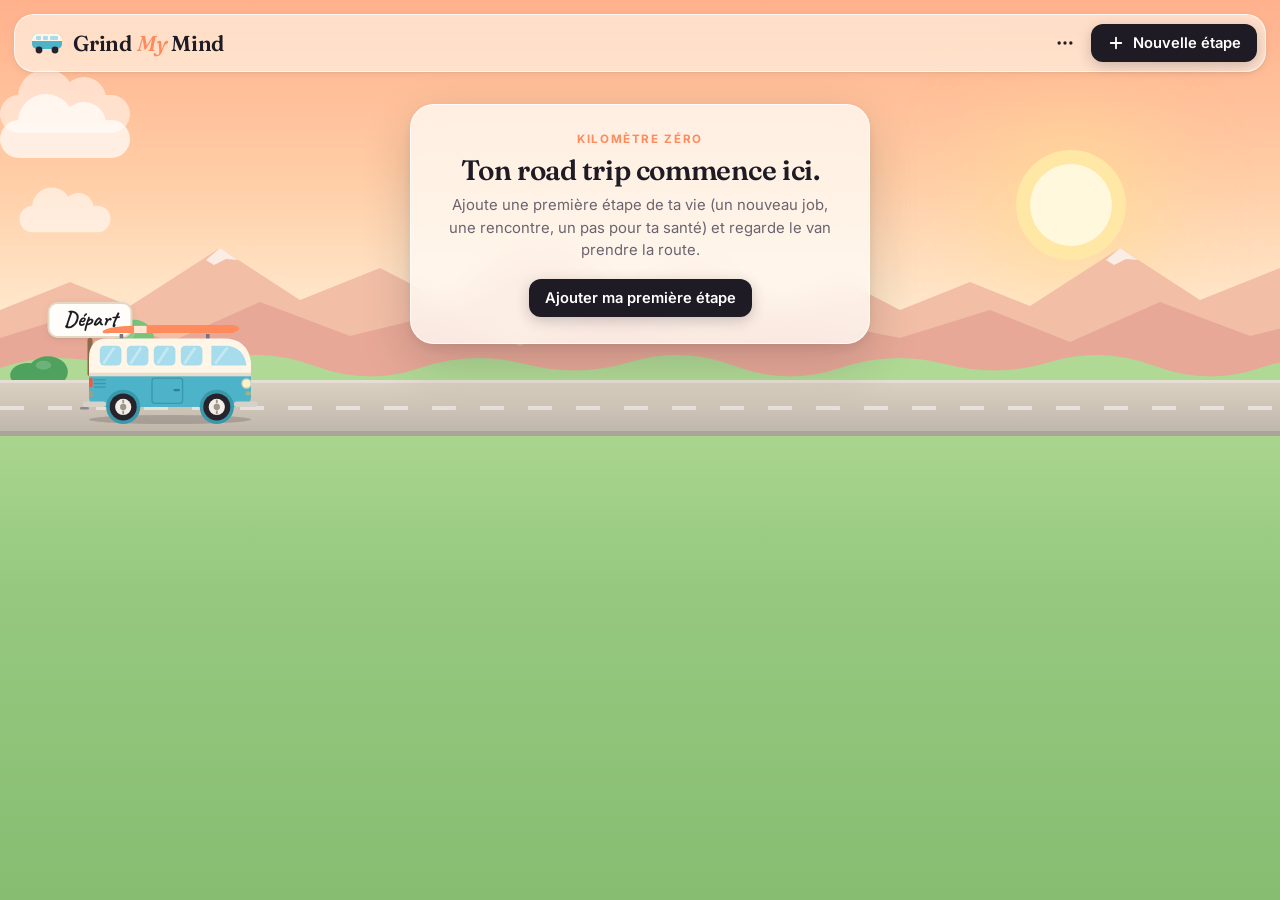
==== index.html @ b7eac786 "Grind My Mind v2 : frise de vie avec combi animé - Interface modernisée : barre flottante, ciel anim" ====
<!doctype html>
<html lang="fr">
<head>
  <meta charset="utf-8">
  <meta name="viewport" content="width=device-width, initial-scale=1, viewport-fit=cover">
  <title>Grind My Mind</title>
  <meta name="description" content="Ta vie comme un road trip : chaque étape fait avancer le van.">
  <link rel="icon" href="data:image/svg+xml,<svg xmlns='http://www.w3.org/2000/svg' viewBox='0 0 100 100'><text y='.9em' font-size='90'>🚐</text></svg>">

  <link rel="preconnect" href="https://fonts.googleapis.com">
  <link rel="preconnect" href="https://fonts.gstatic.com" crossorigin>
  <link href="https://fonts.googleapis.com/css2?family=Caveat:wght@500;700&family=Fraunces:ital,opsz,wght@0,9..144,600;1,9..144,600&family=Inter:wght@400;500;600;700&display=swap" rel="stylesheet">

  <link rel="stylesheet" href="style.css">
</head>
<body>

  <!-- Ciel : soleil + nuages (ne défile pas) -->
  <div class="sky" aria-hidden="true">
    <div class="sun"></div>
    <div class="cloud c1"></div>
    <div class="cloud c2"></div>
    <div class="cloud c3"></div>
  </div>

  <!-- Barre du haut -->
  <header class="topbar">
    <div class="brand">
      <svg class="brand-icon" viewBox="0 0 32 22" aria-hidden="true">
        <rect x="1" y="2" width="30" height="15" rx="5" fill="#4db3c8"/>
        <path d="M6 2h20a5 5 0 0 1 5 5v2H1V7a5 5 0 0 1 5-5z" fill="#fff6e8"/>
        <rect x="5" y="4" width="5" height="4" rx="1" fill="#a6dcec"/>
        <rect x="12" y="4" width="5" height="4" rx="1" fill="#a6dcec"/>
        <rect x="19" y="4" width="8" height="4" rx="1" fill="#a6dcec"/>
        <circle cx="8" cy="18" r="3.4" fill="#26232b"/>
        <circle cx="24" cy="18" r="3.4" fill="#26232b"/>
      </svg>
      <h1>Grind <em>My</em> Mind</h1>
    </div>

    <div class="stats" id="stats" aria-label="Résumé du voyage"></div>

    <div class="top-actions">
      <div class="menu">
        <button class="icon-btn" id="menuBtn" aria-haspopup="true" aria-expanded="false" aria-controls="menuPop" title="Sauvegarde">
          <svg viewBox="0 0 24 24" width="20" height="20" aria-hidden="true"><circle cx="5" cy="12" r="2" fill="currentColor"/><circle cx="12" cy="12" r="2" fill="currentColor"/><circle cx="19" cy="12" r="2" fill="currentColor"/></svg>
        </button>
        <div class="menu-pop" id="menuPop" hidden>
          <button type="button" id="exportBtn">
            <span class="mi">⬇</span>
            <span><strong>Exporter ma frise</strong><small>Télécharge une sauvegarde (.json)</small></span>
          </button>
          <button type="button" id="importBtn">
            <span class="mi">⬆</span>
            <span><strong>Importer une sauvegarde</strong><small>Ajoute les étapes d'un fichier</small></span>
          </button>
        </div>
      </div>
      <button class="btn primary" id="addBtn" title="Nouvelle étape (N)">
        <svg viewBox="0 0 24 24" width="18" height="18" aria-hidden="true"><path d="M12 5v14M5 12h14" stroke="currentColor" stroke-width="2.4" stroke-linecap="round"/></svg>
        <span>Nouvelle étape</span>
      </button>
    </div>
    <input type="file" id="importInput" accept="application/json,.json" hidden>
  </header>

  <!-- La frise qui défile -->
  <main id="scene">
    <div id="track">
      <div class="far-wrap"><div class="far" id="far"></div></div>
      <div class="hills" id="hills"></div>
      <div class="ground"></div>

      <!-- Route, décor et cartes : redessinés par app.js -->
      <div id="world"></div>

      <!-- Le combi -->
      <div class="van no-anim" id="van" aria-hidden="true">
        <div class="smoke"><span></span><span></span><span></span><span></span></div>
        <div class="dust"><span></span><span></span><span></span></div>
        <svg class="van-svg" viewBox="0 0 200 112" width="180" height="101">
          <ellipse cx="100" cy="106" rx="90" ry="5" fill="rgba(31,27,36,.18)"/>
          <!-- planche de surf sur le toit -->
          <rect x="44" y="11" width="4" height="7" fill="#7a7480"/>
          <rect x="140" y="11" width="4" height="7" fill="#7a7480"/>
          <path d="M26 7 Q34 1 96 1 H170 Q184 4 170 10 H34 Q22 11 26 7 Z" fill="#ff8a5b"/>
          <path d="M60 2 H74 V10 H60 Z" fill="#fff6e8" opacity=".85"/>
          <!-- carrosserie -->
          <path d="M10 56 H190 V80 Q190 92 178 92 H22 Q10 92 10 80 Z" fill="#4db3c8"/>
          <path d="M30 16 H160 Q186 16 190 42 V56 H10 V38 Q10 16 30 16 Z" fill="#fff6e8"/>
          <rect x="10" y="54" width="180" height="4" fill="#e6ddcd"/>
          <!-- vitres -->
          <rect x="22" y="24" width="24" height="22" rx="5" fill="#a6dcec"/>
          <rect x="52" y="24" width="24" height="22" rx="5" fill="#a6dcec"/>
          <rect x="82" y="24" width="24" height="22" rx="5" fill="#a6dcec"/>
          <rect x="112" y="24" width="24" height="22" rx="5" fill="#a6dcec"/>
          <path d="M146 24 H164 Q182 26 185 46 H146 Z" fill="#a6dcec"/>
          <path d="M26 44 L38 26 M56 44 L68 26 M86 44 L98 26 M116 44 L128 26 M150 44 L164 26" stroke="#fff" stroke-width="3" opacity=".35"/>
          <!-- porte, aérations moteur -->
          <rect x="80" y="60" width="34" height="28" rx="3" fill="none" stroke="#3a98ab" stroke-width="1.5"/>
          <rect x="104" y="72" width="7" height="2.5" rx="1" fill="#2f7f90"/>
          <path d="M16 62 h12 M16 66 h12 M16 70 h12" stroke="#3a98ab" stroke-width="1.6" stroke-linecap="round"/>
          <!-- feux -->
          <circle cx="185" cy="66" r="5" fill="#fff3c4" stroke="#d9d3c6" stroke-width="1.5"/>
          <rect class="blinker" x="184" y="75" width="6" height="4" rx="1" fill="#ffb347"/>
          <rect class="blinker" x="10" y="74" width="4" height="7" rx="1" fill="#ff8a3d"/>
          <rect x="10" y="60" width="4" height="10" rx="1" fill="#e85d4a"/>
          <!-- pare-chocs, échappement -->
          <rect x="3" y="86" width="26" height="6" rx="3" fill="#d6d2ca"/>
          <rect x="171" y="86" width="26" height="6" rx="3" fill="#d6d2ca"/>
          <rect x="0" y="92" width="10" height="3" rx="1.5" fill="#8d8890"/>
          <!-- roues -->
          <circle cx="48" cy="92" r="19" fill="#3a98ab"/>
          <circle cx="152" cy="92" r="19" fill="#3a98ab"/>
          <g class="wheel">
            <circle cx="48" cy="92" r="15" fill="#26232b"/>
            <circle cx="48" cy="92" r="9" fill="#f4efe6"/>
            <circle cx="48" cy="92" r="3.5" fill="#9c968f"/>
            <rect x="47" y="84" width="2" height="4" fill="#9c968f"/>
            <rect x="47" y="96" width="2" height="4" fill="#9c968f"/>
          </g>
          <g class="wheel">
            <circle cx="152" cy="92" r="15" fill="#26232b"/>
            <circle cx="152" cy="92" r="9" fill="#f4efe6"/>
            <circle cx="152" cy="92" r="3.5" fill="#9c968f"/>
            <rect x="151" y="84" width="2" height="4" fill="#9c968f"/>
            <rect x="151" y="96" width="2" height="4" fill="#9c968f"/>
          </g>
        </svg>
      </div>
    </div>
  </main>

  <!-- État vide -->
  <section class="empty" id="empty" hidden>
    <p class="kicker">Kilomètre zéro</p>
    <h2>Ton road trip commence ici.</h2>
    <p>Ajoute une première étape de ta vie (un nouveau job, une rencontre, un pas pour ta santé) et regarde le van prendre la route.</p>
    <button class="btn primary" id="emptyAddBtn">Ajouter ma première étape</button>
  </section>

  <!-- Fenêtre : ajouter / modifier une étape -->
  <dialog id="stepDialog" aria-labelledby="dialogTitle">
    <form id="stepForm">
      <header class="dlg-head">
        <h2 id="dialogTitle">Nouvelle étape</h2>
        <button type="button" class="icon-btn" data-close aria-label="Fermer">
          <svg viewBox="0 0 24 24" width="20" height="20" aria-hidden="true"><path d="M6 6l12 12M18 6L6 18" stroke="currentColor" stroke-width="2.2" stroke-linecap="round"/></svg>
        </button>
      </header>

      <div class="dlg-body">
        <div class="field">
          <label for="fTitle">Qu'est-ce qui s'est passé ?</label>
          <input id="fTitle" type="text" required maxlength="60" placeholder="J'ai trouvé un travail !" autocomplete="off">
        </div>

        <div class="row">
          <div class="field">
            <label for="fDate">Quand ?</label>
            <input id="fDate" type="date" required>
          </div>
          <div class="field">
            <span class="label">Type</span>
            <div class="seg">
              <label><input type="radio" name="type" value="etape" checked><span>🚐 Ça avance</span></label>
              <label><input type="radio" name="type" value="panne"><span>💨 Panne</span></label>
            </div>
          </div>
        </div>

        <div class="field">
          <span class="label">Quelle route ?</span>
          <div class="routes">
            <label class="route" style="--c: var(--sante)"><input type="radio" name="cat" value="sante"><span><i></i>Santé</span></label>
            <label class="route" style="--c: var(--travail)"><input type="radio" name="cat" value="travail" checked><span><i></i>Travail</span></label>
            <label class="route" style="--c: var(--relations)"><input type="radio" name="cat" value="relations"><span><i></i>Relations</span></label>
          </div>
        </div>

        <div class="field">
          <span class="label">Photo souvenir <small>optionnel</small></span>
          <div class="dropzone" id="dropzone">
            <input type="file" id="fPhoto" accept="image/*" aria-label="Choisir une photo">
            <div class="dz-empty" id="dzEmpty">
              <svg viewBox="0 0 24 24" width="26" height="26" aria-hidden="true"><path d="M4 7h3l2-2h6l2 2h3v12H4z" fill="none" stroke="currentColor" stroke-width="1.6" stroke-linejoin="round"/><circle cx="12" cy="13" r="3.5" fill="none" stroke="currentColor" stroke-width="1.6"/></svg>
              <span><strong>Glisse une photo ici</strong> ou clique pour en choisir une</span>
            </div>
            <div class="dz-preview" id="dzPreview" hidden>
              <img id="preview" alt="Aperçu de la photo">
              <span>Clique pour changer de photo</span>
              <button type="button" class="chip-btn" id="removePhoto">Retirer</button>
            </div>
          </div>
        </div>

        <div class="field">
          <label for="fNote">Petit mot au dos de la carte <small>optionnel</small></label>
          <textarea id="fNote" maxlength="280" rows="3" placeholder="Ce que j'ai ressenti, ce que j'en retiens…"></textarea>
          <div class="counter"><span id="noteCount">0</span>/280</div>
        </div>
      </div>

      <footer class="dlg-foot">
        <button type="button" class="btn ghost" data-close>Annuler</button>
        <button type="submit" class="btn primary" id="submitBtn">Ajouter l'étape</button>
      </footer>
    </form>
  </dialog>

  <!-- Fenêtre de confirmation -->
  <dialog id="confirmDialog" class="confirm" aria-labelledby="confirmTitle">
    <form method="dialog">
      <h3 id="confirmTitle"></h3>
      <p id="confirmText"></p>
      <div class="confirm-actions">
        <button class="btn ghost" value="cancel">Annuler</button>
        <button class="btn primary" value="ok" id="confirmOk">OK</button>
      </div>
    </form>
  </dialog>

  <div class="toast" id="toast" role="status" aria-live="polite"></div>

  <script src="app.js"></script>
</body>
</html>
---- style.css ----
/* =========================================================
   Grind My Mind — styles
   1. Variables        5. Van
   2. Base & ciel      6. Cartes souvenir
   3. Barre du haut    7. Fenêtres (dialog)
   4. Frise & route    8. Toast, état vide, responsive
   ========================================================= */

/* ---------- 1. Variables ---------- */
:root {
  /* Couleurs des routes : change-les ici, tout le site suit */
  --sante: #2fb380;
  --travail: #f4a12e;
  --relations: #ee5d7a;

  --ink: #1f1b24;
  --ink-soft: #6b6470;
  --paper: #fffdf9;
  --line: #ebe4d8;
  --accent: #ff8a5b;

  /* Doit correspondre à LAYOUT dans app.js */
  --road-top: 380px;
  --road-h: 56px;
  --track-min: 740px;

  --font-ui: "Inter", system-ui, -apple-system, "Segoe UI", sans-serif;
  --font-display: "Fraunces", Georgia, serif;
  --font-hand: "Caveat", "Segoe Print", cursive;

  --shadow-sm: 0 1px 2px rgba(31, 27, 36, .06), 0 2px 8px rgba(31, 27, 36, .06);
  --shadow-lg: 0 18px 50px rgba(31, 27, 36, .18), 0 4px 12px rgba(31, 27, 36, .08);
  --shadow-card: 0 1px 1px rgba(31, 27, 36, .06), 0 8px 22px rgba(31, 27, 36, .16);
  --ease: cubic-bezier(.2, .8, .2, 1);
}

* { box-sizing: border-box; }
[hidden] { display: none !important; }

/* ---------- 2. Base & ciel ---------- */
html, body { height: 100%; }

body {
  margin: 0;
  overflow: hidden;
  font-family: var(--font-ui);
  color: var(--ink);
  -webkit-font-smoothing: antialiased;
  background:
    linear-gradient(#ffb18c 0, #ffcca4 170px, #ffe6c9 300px, #fff3e3 380px, #fff3e3 100%) fixed;
}

.sky { position: fixed; inset: 0; z-index: 0; pointer-events: none; overflow: hidden; }

.sun {
  position: absolute; right: 12%; top: 150px;
  width: 110px; height: 110px; border-radius: 50%;
  background: radial-gradient(circle, #fff8dc 0 52%, #ffe7a6 53% 100%);
  box-shadow: 0 0 80px 40px rgba(255, 220, 150, .55);
}

.cloud {
  position: absolute; left: 0;
  width: 130px; height: 38px; border-radius: 40px;
  background: #fff; opacity: .7;
  animation: drift linear infinite;
}
.cloud::before, .cloud::after {
  content: ""; position: absolute; background: #fff; border-radius: 50%;
}
.cloud::before { width: 56px; height: 56px; left: 18px; top: -26px; }
.cloud::after  { width: 44px; height: 44px; left: 62px; top: -18px; }
.c1 { top: 120px; animation-duration: 95s;  animation-delay: -30s; }
.c2 { top: 200px; animation-duration: 130s; animation-delay: -90s; transform: scale(.7); opacity: .55; }
.c3 { top: 95px;  animation-duration: 160s; animation-delay: -10s; opacity: .5; }
@keyframes drift {
  from { translate: -220px 0; }
  to   { translate: calc(100vw + 220px) 0; }
}

/* ---------- 3. Barre du haut ---------- */
.topbar {
  position: fixed; z-index: 30;
  top: 14px; left: 14px; right: 14px;
  display: flex; align-items: center; gap: 16px;
  padding: 8px 8px 8px 16px;
  border-radius: 20px;
  background: rgba(255, 251, 246, .62);
  -webkit-backdrop-filter: blur(16px) saturate(1.4);
  backdrop-filter: blur(16px) saturate(1.4);
  border: 1px solid rgba(255, 255, 255, .75);
  box-shadow: var(--shadow-sm);
}

.brand { display: flex; align-items: center; gap: 10px; }
.brand-icon { width: 32px; height: 22px; }
.brand h1 {
  margin: 0; white-space: nowrap;
  font-family: var(--font-display); font-weight: 600;
  font-size: 1.35rem; letter-spacing: -.01em;
}
.brand em { color: var(--accent); }

.stats { flex: 1; display: flex; gap: 6px; flex-wrap: wrap; justify-content: center; }
.stat {
  display: inline-flex; align-items: center; gap: 6px;
  padding: 5px 11px; border-radius: 999px;
  background: rgba(255, 255, 255, .72);
  font-size: .8rem; font-weight: 500; color: var(--ink-soft);
}
.stat b { color: var(--ink); font-weight: 700; }
.stat i { width: 8px; height: 8px; border-radius: 50%; background: var(--c); }

.top-actions { display: flex; align-items: center; gap: 6px; margin-left: auto; }

.btn {
  display: inline-flex; align-items: center; justify-content: center; gap: 8px;
  border: 0; border-radius: 12px; padding: 10px 16px;
  font: 600 .92rem var(--font-ui); cursor: pointer; white-space: nowrap;
  transition: transform .15s, box-shadow .15s, background .15s;
}
.btn:focus-visible, .icon-btn:focus-visible { outline: 3px solid rgba(255, 138, 91, .6); outline-offset: 2px; }
.btn.primary { background: var(--ink); color: #fff; box-shadow: 0 4px 14px rgba(31, 27, 36, .22); }
.btn.primary:hover { transform: translateY(-1px); box-shadow: 0 8px 20px rgba(31, 27, 36, .28); }
.btn.ghost { background: transparent; color: var(--ink); }
.btn.ghost:hover { background: rgba(31, 27, 36, .06); }
.btn.danger { background: #d92d20; color: #fff; box-shadow: 0 4px 14px rgba(217, 45, 32, .25); }

.icon-btn {
  width: 40px; height: 40px; display: grid; place-items: center;
  border: 0; border-radius: 12px; background: transparent; color: var(--ink); cursor: pointer;
}
.icon-btn:hover { background: rgba(31, 27, 36, .07); }

.menu { position: relative; }
.menu-pop {
  position: absolute; right: 0; top: calc(100% + 10px);
  width: 270px; padding: 6px;
  background: #fff; border: 1px solid var(--line); border-radius: 16px;
  box-shadow: var(--shadow-lg);
  animation: pop-in .18s var(--ease);
}
.menu-pop button {
  display: flex; align-items: center; gap: 12px; width: 100%;
  padding: 10px; border: 0; border-radius: 11px; background: none;
  font: inherit; color: inherit; text-align: left; cursor: pointer;
}
.menu-pop button:hover, .menu-pop button:focus-visible { background: #f7f2eb; outline: none; }
.menu-pop .mi {
  width: 34px; height: 34px; flex: none; display: grid; place-items: center;
  border-radius: 10px; background: #f3ede4; font-size: .95rem;
}
.menu-pop strong { display: block; font-size: .9rem; font-weight: 600; }
.menu-pop small { display: block; font-size: .76rem; color: var(--ink-soft); margin-top: 1px; }

/* ---------- 4. Frise & route ---------- */
#scene {
  position: relative; z-index: 1;
  height: 100vh; height: 100dvh;
  overflow: auto;
  overscroll-behavior-x: contain;
  scrollbar-width: thin;
  scrollbar-color: rgba(31, 27, 36, .3) transparent;
}

#track { position: relative; min-width: 100%; height: max(var(--track-min), 100%); }

.far-wrap {
  position: absolute; left: 0; width: 100%;
  top: calc(var(--road-top) - 170px); height: 170px;
  overflow: hidden; z-index: 1;
}
.far {
  position: absolute; inset: 0;
  background-repeat: repeat-x; background-size: 900px 170px; background-position: left bottom;
  will-change: transform;
}

.hills {
  position: absolute; left: 0; width: 100%; z-index: 2;
  top: calc(var(--road-top) - 34px); height: 36px;
  background-repeat: repeat-x; background-size: 420px 36px;
}

.ground {
  position: absolute; left: 0; width: 100%; bottom: 0; z-index: 2;
  top: calc(var(--road-top) - 1px);
  background: linear-gradient(#b0d995, #96c97f 40%, #86bd71);
}

.decor { position: absolute; z-index: 3; pointer-events: none; }
.decor svg { display: block; width: 100%; height: 100%; }

.road {
  position: absolute; z-index: 4;
  top: var(--road-top); height: var(--road-h);
  --c: #dcd2c3;
  background: linear-gradient(var(--c), color-mix(in srgb, var(--c) 84%, #1f1b24));
  box-shadow: inset 0 3px 0 rgba(255, 255, 255, .28), inset 0 -5px 0 rgba(0, 0, 0, .1);
}
.road::after {
  content: ""; position: absolute; left: 0; right: 0;
  top: calc(50% - 2px); height: 4px;
  background: repeating-linear-gradient(90deg, rgba(255, 255, 255, .9) 0 24px, transparent 24px 48px);
}
.road.future::after { opacity: .55; }
.road.sante     { --c: var(--sante); }
.road.travail   { --c: var(--travail); }
.road.relations { --c: var(--relations); }

.milestone {
  position: absolute; z-index: 5;
  top: calc(var(--road-top) - 9px);
  width: 18px; height: 18px; margin-left: -9px; border-radius: 50%;
  background: #fff; border: 4px solid var(--c);
  box-shadow: 0 2px 6px rgba(31, 27, 36, .2);
}
.milestone.below { top: calc(var(--road-top) + var(--road-h) - 9px); }

.stem {
  position: absolute; z-index: 4; width: 2px; margin-left: -1px;
  background: repeating-linear-gradient(rgba(31, 27, 36, .35) 0 4px, transparent 4px 8px);
}

.sign {
  position: absolute; z-index: 5;
  top: calc(var(--road-top) - 78px);
  display: flex; flex-direction: column; align-items: center;
  transform: translateX(-50%);
}
.sign .board {
  padding: 4px 14px 6px; border-radius: 10px;
  background: var(--paper); border: 2px solid #e4d8c4;
  font: 700 1.35rem/1 var(--font-hand); white-space: nowrap;
  box-shadow: var(--shadow-sm);
}
.sign .post { width: 5px; height: 38px; border-radius: 2px; background: #8a6a4b; }
.sign.end .board { color: var(--ink-soft); }

.warning { position: absolute; z-index: 3; top: calc(var(--road-top) - 50px); width: 34px; margin-left: -17px; }

/* ---------- 5. Van ---------- */
.van {
  position: absolute; z-index: 6;
  top: calc(var(--road-top) - 56px);
  width: 180px; margin-left: -90px;
  transition: left 1.8s cubic-bezier(.45, .05, .3, 1);
}
.van.no-anim { transition: none; }
.van-svg { display: block; overflow: visible; }

.van .wheel { transform-box: fill-box; transform-origin: center; }
.van.driving .wheel { animation: spin .45s linear infinite; }
.van.driving.reverse .wheel { animation-direction: reverse; }
.van.driving .van-svg { animation: bump .28s ease-in-out infinite alternate; }
@keyframes spin { to { transform: rotate(360deg); } }
@keyframes bump { to { transform: translateY(-2px); } }

.van .blinker { opacity: .45; }
.van.broken .blinker { animation: blink 1s steps(1) infinite; }
@keyframes blink { 50% { opacity: 1; filter: drop-shadow(0 0 4px #ffb347); } }

.smoke, .dust { position: absolute; display: none; pointer-events: none; }
.smoke { left: 4px; top: 36px; }
.dust  { left: 26px; top: 82px; }
.van.broken .smoke, .van.driving .dust { display: block; }
.smoke span, .dust span {
  position: absolute; width: 20px; height: 20px; border-radius: 50%; opacity: 0;
}
.smoke span { background: #8d8a93; animation: puff 2.6s ease-out infinite; }
.smoke span:nth-child(2) { animation-delay: .65s; }
.smoke span:nth-child(3) { animation-delay: 1.3s; }
.smoke span:nth-child(4) { animation-delay: 1.95s; }
@keyframes puff {
  0%   { transform: translate(0, 0) scale(.4); opacity: .75; }
  100% { transform: translate(-34px, -80px) scale(2.6); opacity: 0; }
}
.dust span { background: #e3d3b8; animation: dust .6s ease-out infinite; }
.dust span:nth-child(2) { animation-delay: .2s; }
.dust span:nth-child(3) { animation-delay: .4s; }
@keyframes dust {
  0%   { transform: translate(0, 0) scale(.3); opacity: .8; }
  100% { transform: translate(-40px, -14px) scale(1.4); opacity: 0; }
}

/* ---------- 6. Cartes souvenir ---------- */
.pin {
  position: absolute; z-index: 7;
  width: 184px; height: 236px;
  perspective: 1100px;
  transform: rotate(var(--tilt));
  transition: transform .35s var(--ease);
}
.pin:hover, .pin:focus-within, .pin.flipped { transform: rotate(0) translateY(-6px); z-index: 20; }

.card { width: 100%; height: 100%; cursor: pointer; border-radius: 6px; outline: none; }
.card:focus-visible .face { box-shadow: var(--shadow-card), 0 0 0 3px var(--accent); }

.card-inner {
  position: relative; width: 100%; height: 100%;
  transform-style: preserve-3d;
  transition: transform .65s var(--ease);
}
.pin.flipped .card-inner { transform: rotateY(180deg); }
/* Animation d'arrivée sur .card (et pas .card-inner) pour ne pas bloquer le retournement */
.pin.is-new .card { animation: pop .6s cubic-bezier(.2, 1.5, .4, 1) .7s backwards; }
@keyframes pop { from { transform: scale(.3); opacity: 0; } }

.face {
  position: absolute; inset: 0; padding: 12px;
  border-radius: 4px; background: var(--paper);
  box-shadow: var(--shadow-card);
  -webkit-backface-visibility: hidden; backface-visibility: hidden;
  transition: visibility 0s linear 0s;
}
.back { transform: rotateY(180deg); visibility: hidden; transition-delay: .3s; }
.pin.flipped .back  { visibility: visible; transition-delay: 0s; }
.pin.flipped .front { visibility: hidden; transition-delay: .3s; }

.tape {
  position: absolute; z-index: 2; top: -10px; left: 50%;
  width: 64px; height: 20px;
  transform: translateX(-50%) rotate(-4deg);
  background: color-mix(in srgb, var(--c) 78%, transparent);
  background-image: repeating-linear-gradient(90deg, rgba(255, 255, 255, .18) 0 4px, transparent 4px 8px);
}

.photo {
  display: block; width: 160px; height: 132px;
  border-radius: 2px; object-fit: cover;
}
.photo.placeholder {
  display: grid; place-items: center; font-size: 2.8rem;
  background: linear-gradient(140deg, color-mix(in srgb, var(--c) 16%, #fff), color-mix(in srgb, var(--c) 38%, #fff));
}
.pin.panne .photo { filter: grayscale(1) contrast(.92); }

.stamp {
  position: absolute; top: 58px; left: 50%;
  transform: translateX(-50%) rotate(-12deg);
  padding: 2px 10px; border: 3px solid #c0392b; border-radius: 4px;
  background: rgba(255, 255, 255, .78); color: #c0392b;
  font: 800 .85rem var(--font-ui); letter-spacing: .18em; text-transform: uppercase;
}

.flip-hint {
  position: absolute; top: 18px; right: 18px;
  width: 26px; height: 26px; display: grid; place-items: center;
  border-radius: 50%; background: rgba(255, 255, 255, .9); color: var(--ink);
  font-size: .9rem; box-shadow: var(--shadow-sm);
  opacity: 0; transition: opacity .2s;
}
.pin:hover .flip-hint, .card:focus-visible .flip-hint { opacity: 1; }

.title {
  margin: 9px 0 0;
  font: 700 1.45rem/1.02 var(--font-hand);
  display: -webkit-box; -webkit-line-clamp: 2; -webkit-box-orient: vertical;
  overflow: hidden; overflow-wrap: anywhere;
}
.meta {
  position: absolute; left: 12px; right: 12px; bottom: 10px; margin: 0;
  display: flex; justify-content: space-between; gap: 6px;
  font-size: .66rem; font-weight: 600; letter-spacing: .07em; text-transform: uppercase;
  color: var(--ink-soft);
}

.back {
  display: flex; flex-direction: column; padding: 16px 14px 12px;
  background: repeating-linear-gradient(var(--paper) 0 25px, #efe7da 25px 26px);
  background-position: 0 6px;
}
.back-head {
  display: flex; align-items: center; gap: 6px; margin: 0 0 4px;
  font-size: .66rem; font-weight: 700; letter-spacing: .07em; text-transform: uppercase;
  color: var(--ink-soft);
}
.back-head i { width: 8px; height: 8px; border-radius: 50%; background: var(--c); }
.note {
  flex: 1; margin: 0; overflow: auto;
  font: 500 1.22rem/26px var(--font-hand);
  white-space: pre-wrap; overflow-wrap: anywhere;
}
.note.empty { color: var(--ink-soft); }
.actions { display: flex; gap: 6px; margin-top: 8px; }
.mini-btn {
  flex: 1; padding: 8px 0; border: 0; border-radius: 9px;
  background: #f1ebe1; color: var(--ink);
  font: 600 .78rem var(--font-ui); cursor: pointer;
  transition: background .15s, color .15s;
}
.mini-btn:hover { background: #e8e0d3; }
.mini-btn.danger:hover { background: #fde4e1; color: #b42318; }

/* ---------- 7. Fenêtres (dialog) ---------- */
dialog {
  width: min(520px, calc(100vw - 24px));
  max-height: calc(100dvh - 24px);
  padding: 0; border: 0; border-radius: 24px;
  background: #fffdf9; color: var(--ink);
  box-shadow: 0 30px 80px rgba(31, 27, 36, .35);
}
dialog[open] { animation: pop-in .26s var(--ease); }
dialog::backdrop { background: rgba(31, 27, 36, .42); -webkit-backdrop-filter: blur(4px); backdrop-filter: blur(4px); }
@keyframes pop-in { from { opacity: 0; transform: translateY(10px) scale(.97); } }

#stepForm { display: flex; flex-direction: column; max-height: calc(100dvh - 24px); }
.dlg-head { display: flex; align-items: center; justify-content: space-between; padding: 18px 16px 4px 24px; }
.dlg-head h2 { margin: 0; font: 600 1.5rem var(--font-display); letter-spacing: -.01em; }
.dlg-body { overflow: auto; padding: 0 24px 4px; }
.dlg-foot {
  display: flex; justify-content: flex-end; gap: 8px;
  margin-top: 18px; padding: 14px 20px 18px; border-top: 1px solid var(--line);
}

.field { margin-top: 16px; min-width: 0; }
.field > label, .label { display: block; margin-bottom: 7px; font-size: .8rem; font-weight: 600; }
.field small { font-weight: 400; color: var(--ink-soft); margin-left: 4px; }

input[type="text"], input[type="date"], textarea {
  width: 100%; padding: 11px 12px;
  border: 1.5px solid var(--line); border-radius: 12px;
  background: #fff; color: var(--ink);
  font: 400 .95rem var(--font-ui);
  transition: border-color .15s, box-shadow .15s;
}
input[type="text"]:focus, input[type="date"]:focus, textarea:focus {
  outline: none; border-color: var(--ink); box-shadow: 0 0 0 4px rgba(31, 27, 36, .08);
}
textarea { resize: vertical; min-height: 84px; }
.counter { margin-top: 4px; text-align: right; font-size: .72rem; color: var(--ink-soft); }

.row { display: grid; grid-template-columns: 1fr 1.2fr; gap: 12px; }

.seg input, .routes input { position: absolute; opacity: 0; pointer-events: none; }
.seg { display: flex; padding: 3px; border-radius: 12px; background: #f2ece3; }
.seg label { flex: 1; }
.seg span {
  display: block; padding: 9px 6px; border-radius: 9px;
  text-align: center; white-space: nowrap; font-size: .85rem; font-weight: 500; cursor: pointer;
  transition: background .15s, box-shadow .15s;
}
.seg input:checked + span { background: #fff; font-weight: 600; box-shadow: var(--shadow-sm); }
.seg input:focus-visible + span, .routes input:focus-visible + span { outline: 2px solid var(--accent); outline-offset: 1px; }

.routes { display: grid; grid-template-columns: repeat(3, 1fr); gap: 8px; }
.route span {
  display: flex; align-items: center; justify-content: center; gap: 8px;
  padding: 11px 6px; border: 1.5px solid var(--line); border-radius: 12px;
  font-size: .9rem; font-weight: 500; cursor: pointer;
  transition: border-color .15s, background .15s, box-shadow .15s;
}
.route i { width: 10px; height: 10px; border-radius: 50%; background: var(--c); }
.route input:checked + span {
  border-color: var(--c); font-weight: 600;
  background: color-mix(in srgb, var(--c) 12%, #fff);
  box-shadow: 0 0 0 3px color-mix(in srgb, var(--c) 22%, transparent);
}

.dropzone {
  position: relative; min-height: 104px;
  display: grid; place-items: center;
  border: 1.5px dashed #d6ccbd; border-radius: 14px; background: #fbf8f3;
  transition: border-color .15s, background .15s;
}
.dropzone:hover, .dropzone.dragover { border-color: var(--ink); background: #f6f0e7; }
.dropzone input { position: absolute; inset: 0; z-index: 1; width: 100%; opacity: 0; cursor: pointer; }
.dz-empty {
  display: flex; flex-direction: column; align-items: center; gap: 6px;
  padding: 16px; text-align: center; font-size: .86rem; color: var(--ink-soft);
}
.dz-empty strong { color: var(--ink); }
.dz-preview { display: flex; align-items: center; gap: 14px; width: 100%; padding: 10px; font-size: .84rem; color: var(--ink-soft); }
.dz-preview img { width: 96px; height: 76px; flex: none; object-fit: cover; border-radius: 8px; }
.dz-preview span { flex: 1; }
.chip-btn {
  position: relative; z-index: 2;
  padding: 7px 12px; border: 0; border-radius: 999px;
  background: #fff; color: var(--ink); box-shadow: var(--shadow-sm);
  font: 600 .8rem var(--font-ui); cursor: pointer;
}
.chip-btn:hover { background: #fde4e1; color: #b42318; }

.confirm { width: min(400px, calc(100vw - 24px)); }
.confirm form { padding: 24px; }
.confirm h3 { margin: 0 0 8px; font: 600 1.3rem var(--font-display); }
.confirm p { margin: 0; color: var(--ink-soft); line-height: 1.5; font-size: .93rem; }
.confirm-actions { display: flex; justify-content: flex-end; gap: 8px; margin-top: 22px; }

/* ---------- 8. Toast, état vide, responsive ---------- */
.toast {
  position: fixed; z-index: 60; left: 50%; bottom: 24px;
  max-width: calc(100vw - 32px);
  padding: 12px 18px; border-radius: 14px;
  background: var(--ink); color: #fff;
  font-size: .9rem; font-weight: 500;
  box-shadow: var(--shadow-lg);
  opacity: 0; transform: translate(-50%, 16px);
  transition: opacity .25s, transform .25s var(--ease);
  pointer-events: none;
}
.toast.show { opacity: 1; transform: translate(-50%, 0); }
.toast[data-kind="error"] { background: #b42318; }

.empty {
  position: fixed; z-index: 20; left: 50%; top: 104px;
  width: min(460px, calc(100vw - 32px));
  transform: translateX(-50%);
  padding: 26px 28px; border-radius: 24px; text-align: center;
  background: rgba(255, 251, 246, .78);
  -webkit-backdrop-filter: blur(14px); backdrop-filter: blur(14px);
  border: 1px solid rgba(255, 255, 255, .8);
  box-shadow: var(--shadow-lg);
  animation: pop-in .4s var(--ease);
}
.empty .kicker { margin: 0; font-size: .72rem; font-weight: 700; letter-spacing: .14em; text-transform: uppercase; color: var(--accent); }
.empty h2 { margin: 6px 0 8px; font: 600 1.75rem/1.15 var(--font-display); letter-spacing: -.015em; }
.empty p { margin: 0 0 18px; color: var(--ink-soft); line-height: 1.5; font-size: .93rem; }

@media (max-width: 860px) {
  .stats { display: none; }
}
@media (max-width: 600px) {
  .topbar { top: 10px; left: 10px; right: 10px; gap: 8px; }
  .brand h1 { font-size: 1.12rem; }
  #addBtn span { display: none; }
  #addBtn { padding: 10px 12px; }
  .row { grid-template-columns: 1fr; }
  dialog:not(.confirm) {
    width: 100%; max-width: 100%;
    margin: auto 0 0; border-radius: 24px 24px 0 0;
  }
  .empty { top: calc(var(--road-top) + var(--road-h) + 28px); }
  .empty h2 { font-size: 1.45rem; }
}

@media (prefers-reduced-motion: reduce) {
  *, *::before, *::after {
    animation-duration: .01ms !important;
    animation-iteration-count: 1 !important;
    transition-duration: .01ms !important;
  }
}
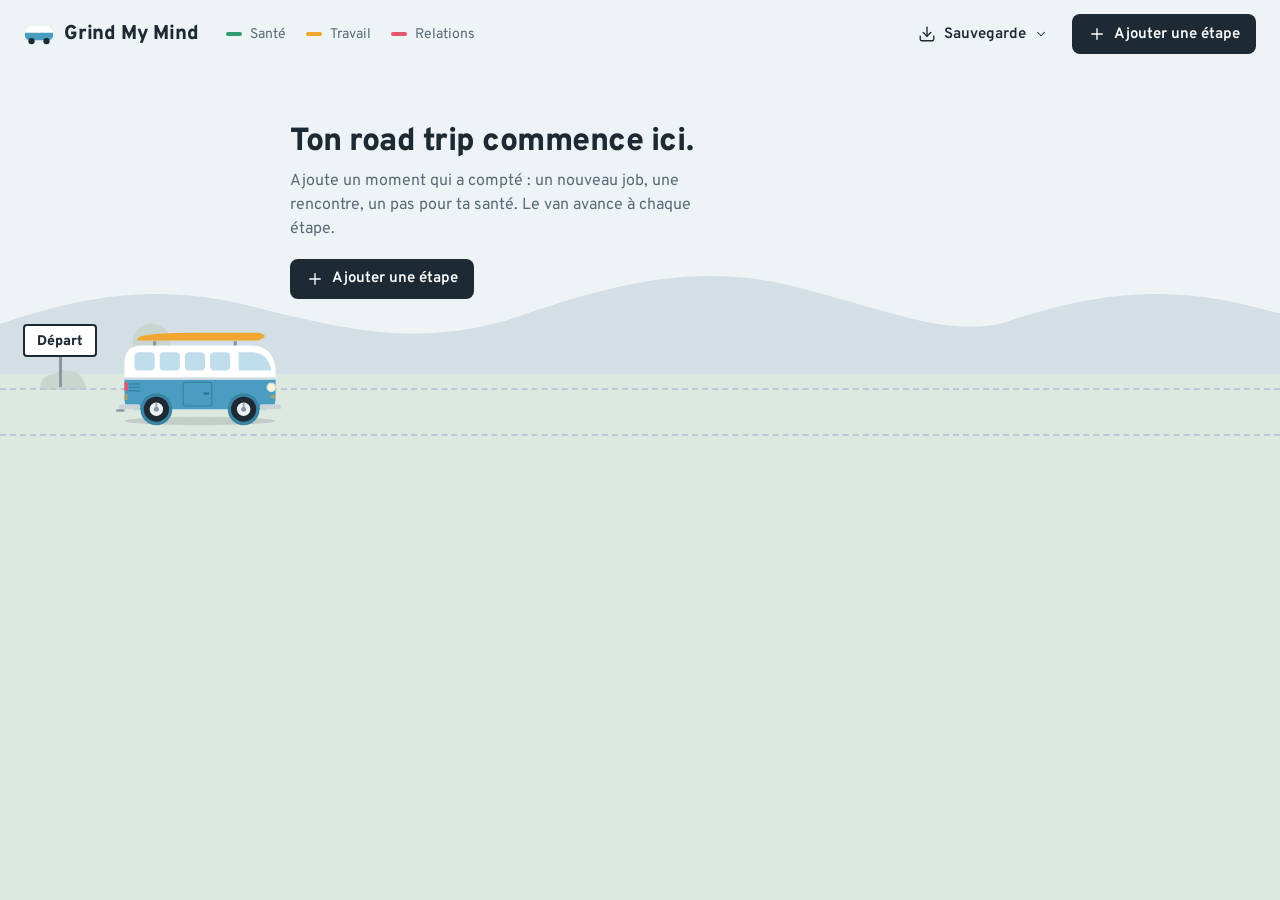
==== commit d645cf1b: "Refonte du design v3 : épurée et moderne - Ajout du skill officiel frontend-design (anthropics/skill" ====
--- a/index.html
+++ b/index.html
@@ -4,140 +4,136 @@
   <meta charset="utf-8">
   <meta name="viewport" content="width=device-width, initial-scale=1, viewport-fit=cover">
   <title>Grind My Mind</title>
-  <meta name="description" content="Ta vie comme un road trip : chaque étape fait avancer le van.">
-  <link rel="icon" href="data:image/svg+xml,<svg xmlns='http://www.w3.org/2000/svg' viewBox='0 0 100 100'><text y='.9em' font-size='90'>🚐</text></svg>">
+  <meta name="description" content="Le carnet de route de ta vie : chaque moment marquant fait avancer le van.">
+  <link rel="icon" href="data:image/svg+xml,<svg xmlns='http://www.w3.org/2000/svg' viewBox='0 0 32 22'><rect x='1' y='2' width='30' height='15' rx='5' fill='%234A9CC0'/><path d='M6 2h20a5 5 0 0 1 5 5v2H1V7a5 5 0 0 1 5-5z' fill='white'/><circle cx='8' cy='18' r='3.4' fill='%231E2A33'/><circle cx='24' cy='18' r='3.4' fill='%231E2A33'/></svg>">
 
   <link rel="preconnect" href="https://fonts.googleapis.com">
   <link rel="preconnect" href="https://fonts.gstatic.com" crossorigin>
-  <link href="https://fonts.googleapis.com/css2?family=Caveat:wght@500;700&family=Fraunces:ital,opsz,wght@0,9..144,600;1,9..144,600&family=Inter:wght@400;500;600;700&display=swap" rel="stylesheet">
+  <link href="https://fonts.googleapis.com/css2?family=Overpass:wght@400;600;800&display=swap" rel="stylesheet">
 
   <link rel="stylesheet" href="style.css">
 </head>
 <body>
 
-  <!-- Ciel : soleil + nuages (ne défile pas) -->
-  <div class="sky" aria-hidden="true">
-    <div class="sun"></div>
-    <div class="cloud c1"></div>
-    <div class="cloud c2"></div>
-    <div class="cloud c3"></div>
-  </div>
-
-  <!-- Barre du haut -->
+  <!-- Icônes (style Lucide) : utilisées avec <svg class="i"><use href="#i-nom"/></svg> -->
+  <svg width="0" height="0" style="position:absolute" aria-hidden="true">
+    <symbol id="i-plus" viewBox="0 0 24 24"><path d="M5 12h14M12 5v14"/></symbol>
+    <symbol id="i-x" viewBox="0 0 24 24"><path d="M18 6 6 18M6 6l12 12"/></symbol>
+    <symbol id="i-chevron" viewBox="0 0 24 24"><path d="m6 9 6 6 6-6"/></symbol>
+    <symbol id="i-download" viewBox="0 0 24 24"><path d="M21 15v4a2 2 0 0 1-2 2H5a2 2 0 0 1-2-2v-4"/><path d="m7 10 5 5 5-5"/><path d="M12 15V3"/></symbol>
+    <symbol id="i-upload" viewBox="0 0 24 24"><path d="M21 15v4a2 2 0 0 1-2 2H5a2 2 0 0 1-2-2v-4"/><path d="m17 8-5-5-5 5"/><path d="M12 3v12"/></symbol>
+    <symbol id="i-camera" viewBox="0 0 24 24"><path d="M14.5 4h-5L7 7H4a2 2 0 0 0-2 2v9a2 2 0 0 0 2 2h16a2 2 0 0 0 2-2V9a2 2 0 0 0-2-2h-3z"/><circle cx="12" cy="13" r="3"/></symbol>
+    <symbol id="i-pencil" viewBox="0 0 24 24"><path d="M21.17 6.81a1 1 0 0 0-3.99-3.99L3.84 16.17a2 2 0 0 0-.5.83l-1.32 4.35a.5.5 0 0 0 .62.62l4.35-1.32a2 2 0 0 0 .83-.5z"/></symbol>
+    <symbol id="i-trash" viewBox="0 0 24 24"><path d="M3 6h18"/><path d="M19 6v14a2 2 0 0 1-2 2H7a2 2 0 0 1-2-2V6"/><path d="M8 6V4a2 2 0 0 1 2-2h4a2 2 0 0 1 2 2v2"/></symbol>
+    <symbol id="i-flip" viewBox="0 0 24 24"><path d="M3 12a9 9 0 1 0 9-9 9.75 9.75 0 0 0-6.74 2.74L3 8"/><path d="M3 3v5h5"/></symbol>
+    <symbol id="i-alert" viewBox="0 0 24 24"><path d="m21.73 18-8-14a2 2 0 0 0-3.48 0l-8 14A2 2 0 0 0 4 21h16a2 2 0 0 0 1.73-3"/><path d="M12 9v4"/><path d="M12 17h.01"/></symbol>
+    <symbol id="i-trend" viewBox="0 0 24 24"><path d="M22 7 13.5 15.5 8.5 10.5 2 17"/><path d="M16 7h6v6"/></symbol>
+    <symbol id="i-sante" viewBox="0 0 24 24"><path d="M19 14c1.49-1.46 3-3.21 3-5.5A5.5 5.5 0 0 0 16.5 3c-1.76 0-3 .5-4.5 2-1.5-1.5-2.74-2-4.5-2A5.5 5.5 0 0 0 2 8.5c0 2.3 1.5 4.05 3 5.5l7 7Z"/><path d="M3.22 12H9.5l.5-1 2 4.5 2-7 1.5 3.5h5.27"/></symbol>
+    <symbol id="i-travail" viewBox="0 0 24 24"><path d="M16 20V4a2 2 0 0 0-2-2h-4a2 2 0 0 0-2 2v16"/><rect width="20" height="14" x="2" y="6" rx="2"/></symbol>
+    <symbol id="i-relations" viewBox="0 0 24 24"><path d="M16 21v-2a4 4 0 0 0-4-4H6a4 4 0 0 0-4 4v2"/><circle cx="9" cy="7" r="4"/><path d="M22 21v-2a4 4 0 0 0-3-3.87"/><path d="M16 3.13a4 4 0 0 1 0 7.75"/></symbol>
+  </svg>
+
   <header class="topbar">
     <div class="brand">
       <svg class="brand-icon" viewBox="0 0 32 22" aria-hidden="true">
-        <rect x="1" y="2" width="30" height="15" rx="5" fill="#4db3c8"/>
-        <path d="M6 2h20a5 5 0 0 1 5 5v2H1V7a5 5 0 0 1 5-5z" fill="#fff6e8"/>
-        <rect x="5" y="4" width="5" height="4" rx="1" fill="#a6dcec"/>
-        <rect x="12" y="4" width="5" height="4" rx="1" fill="#a6dcec"/>
-        <rect x="19" y="4" width="8" height="4" rx="1" fill="#a6dcec"/>
-        <circle cx="8" cy="18" r="3.4" fill="#26232b"/>
-        <circle cx="24" cy="18" r="3.4" fill="#26232b"/>
+        <rect x="1" y="2" width="30" height="15" rx="5" fill="#4A9CC0"/>
+        <path d="M6 2h20a5 5 0 0 1 5 5v2H1V7a5 5 0 0 1 5-5z" fill="#fff"/>
+        <circle cx="8" cy="18" r="3.4" fill="#1E2A33"/>
+        <circle cx="24" cy="18" r="3.4" fill="#1E2A33"/>
       </svg>
-      <h1>Grind <em>My</em> Mind</h1>
+      <h1>Grind My Mind</h1>
     </div>
 
-    <div class="stats" id="stats" aria-label="Résumé du voyage"></div>
+    <ul class="legend" id="legend" aria-label="Routes"></ul>
 
     <div class="top-actions">
       <div class="menu">
-        <button class="icon-btn" id="menuBtn" aria-haspopup="true" aria-expanded="false" aria-controls="menuPop" title="Sauvegarde">
-          <svg viewBox="0 0 24 24" width="20" height="20" aria-hidden="true"><circle cx="5" cy="12" r="2" fill="currentColor"/><circle cx="12" cy="12" r="2" fill="currentColor"/><circle cx="19" cy="12" r="2" fill="currentColor"/></svg>
+        <button class="btn ghost" id="menuBtn" aria-haspopup="true" aria-expanded="false" aria-controls="menuPop">
+          <svg class="i" aria-hidden="true"><use href="#i-download"/></svg>
+          <span class="btn-label">Sauvegarde</span>
+          <svg class="i i-sm" aria-hidden="true"><use href="#i-chevron"/></svg>
         </button>
         <div class="menu-pop" id="menuPop" hidden>
           <button type="button" id="exportBtn">
-            <span class="mi">⬇</span>
-            <span><strong>Exporter ma frise</strong><small>Télécharge une sauvegarde (.json)</small></span>
+            <svg class="i" aria-hidden="true"><use href="#i-download"/></svg>
+            <span><strong>Exporter</strong><small>Télécharge toute ta frise dans un fichier</small></span>
           </button>
           <button type="button" id="importBtn">
-            <span class="mi">⬆</span>
-            <span><strong>Importer une sauvegarde</strong><small>Ajoute les étapes d'un fichier</small></span>
+            <svg class="i" aria-hidden="true"><use href="#i-upload"/></svg>
+            <span><strong>Importer</strong><small>Ajoute les étapes d'un fichier exporté</small></span>
           </button>
         </div>
       </div>
-      <button class="btn primary" id="addBtn" title="Nouvelle étape (N)">
-        <svg viewBox="0 0 24 24" width="18" height="18" aria-hidden="true"><path d="M12 5v14M5 12h14" stroke="currentColor" stroke-width="2.4" stroke-linecap="round"/></svg>
-        <span>Nouvelle étape</span>
+      <button class="btn primary" id="addBtn" title="Raccourci : N">
+        <svg class="i" aria-hidden="true"><use href="#i-plus"/></svg>
+        <span class="btn-label">Ajouter une étape</span>
       </button>
     </div>
     <input type="file" id="importInput" accept="application/json,.json" hidden>
   </header>
 
-  <!-- La frise qui défile -->
   <main id="scene">
     <div id="track">
       <div class="far-wrap"><div class="far" id="far"></div></div>
-      <div class="hills" id="hills"></div>
       <div class="ground"></div>
 
-      <!-- Route, décor et cartes : redessinés par app.js -->
+      <!-- Route, décor, bornes et cartes : dessinés par app.js -->
       <div id="world"></div>
+
+      <section class="empty" id="empty" hidden>
+        <h2>Ton road trip commence ici.</h2>
+        <p>Ajoute un moment qui a compté : un nouveau job, une rencontre, un pas pour ta santé. Le van avance à chaque étape.</p>
+        <button class="btn primary" id="emptyAddBtn">
+          <svg class="i" aria-hidden="true"><use href="#i-plus"/></svg>
+          Ajouter une étape
+        </button>
+      </section>
 
       <!-- Le combi -->
       <div class="van no-anim" id="van" aria-hidden="true">
         <div class="smoke"><span></span><span></span><span></span><span></span></div>
         <div class="dust"><span></span><span></span><span></span></div>
-        <svg class="van-svg" viewBox="0 0 200 112" width="180" height="101">
-          <ellipse cx="100" cy="106" rx="90" ry="5" fill="rgba(31,27,36,.18)"/>
-          <!-- planche de surf sur le toit -->
-          <rect x="44" y="11" width="4" height="7" fill="#7a7480"/>
-          <rect x="140" y="11" width="4" height="7" fill="#7a7480"/>
-          <path d="M26 7 Q34 1 96 1 H170 Q184 4 170 10 H34 Q22 11 26 7 Z" fill="#ff8a5b"/>
-          <path d="M60 2 H74 V10 H60 Z" fill="#fff6e8" opacity=".85"/>
-          <!-- carrosserie -->
-          <path d="M10 56 H190 V80 Q190 92 178 92 H22 Q10 92 10 80 Z" fill="#4db3c8"/>
-          <path d="M30 16 H160 Q186 16 190 42 V56 H10 V38 Q10 16 30 16 Z" fill="#fff6e8"/>
-          <rect x="10" y="54" width="180" height="4" fill="#e6ddcd"/>
-          <!-- vitres -->
-          <rect x="22" y="24" width="24" height="22" rx="5" fill="#a6dcec"/>
-          <rect x="52" y="24" width="24" height="22" rx="5" fill="#a6dcec"/>
-          <rect x="82" y="24" width="24" height="22" rx="5" fill="#a6dcec"/>
-          <rect x="112" y="24" width="24" height="22" rx="5" fill="#a6dcec"/>
-          <path d="M146 24 H164 Q182 26 185 46 H146 Z" fill="#a6dcec"/>
-          <path d="M26 44 L38 26 M56 44 L68 26 M86 44 L98 26 M116 44 L128 26 M150 44 L164 26" stroke="#fff" stroke-width="3" opacity=".35"/>
-          <!-- porte, aérations moteur -->
-          <rect x="80" y="60" width="34" height="28" rx="3" fill="none" stroke="#3a98ab" stroke-width="1.5"/>
-          <rect x="104" y="72" width="7" height="2.5" rx="1" fill="#2f7f90"/>
-          <path d="M16 62 h12 M16 66 h12 M16 70 h12" stroke="#3a98ab" stroke-width="1.6" stroke-linecap="round"/>
-          <!-- feux -->
-          <circle cx="185" cy="66" r="5" fill="#fff3c4" stroke="#d9d3c6" stroke-width="1.5"/>
-          <rect class="blinker" x="184" y="75" width="6" height="4" rx="1" fill="#ffb347"/>
-          <rect class="blinker" x="10" y="74" width="4" height="7" rx="1" fill="#ff8a3d"/>
-          <rect x="10" y="60" width="4" height="10" rx="1" fill="#e85d4a"/>
-          <!-- pare-chocs, échappement -->
-          <rect x="3" y="86" width="26" height="6" rx="3" fill="#d6d2ca"/>
-          <rect x="171" y="86" width="26" height="6" rx="3" fill="#d6d2ca"/>
-          <rect x="0" y="92" width="10" height="3" rx="1.5" fill="#8d8890"/>
-          <!-- roues -->
-          <circle cx="48" cy="92" r="19" fill="#3a98ab"/>
-          <circle cx="152" cy="92" r="19" fill="#3a98ab"/>
+        <svg class="van-svg" viewBox="0 0 200 112" width="168" height="94">
+          <ellipse cx="100" cy="106" rx="90" ry="5" fill="rgba(30,42,51,.14)"/>
+          <rect x="44" y="11" width="4" height="7" fill="#8A96A0"/>
+          <rect x="140" y="11" width="4" height="7" fill="#8A96A0"/>
+          <path d="M26 7 Q34 1 96 1 H170 Q184 4 170 10 H34 Q22 11 26 7 Z" fill="#F0A630"/>
+          <path d="M10 56 H190 V80 Q190 92 178 92 H22 Q10 92 10 80 Z" fill="#4A9CC0"/>
+          <path d="M30 16 H160 Q186 16 190 42 V56 H10 V38 Q10 16 30 16 Z" fill="#fff"/>
+          <rect x="10" y="54" width="180" height="3" fill="#D3DEE5"/>
+          <rect x="22" y="24" width="24" height="22" rx="5" fill="#BFDDEA"/>
+          <rect x="52" y="24" width="24" height="22" rx="5" fill="#BFDDEA"/>
+          <rect x="82" y="24" width="24" height="22" rx="5" fill="#BFDDEA"/>
+          <rect x="112" y="24" width="24" height="22" rx="5" fill="#BFDDEA"/>
+          <path d="M146 24 H164 Q182 26 185 46 H146 Z" fill="#BFDDEA"/>
+          <rect x="80" y="60" width="34" height="28" rx="3" fill="none" stroke="#3A84A6" stroke-width="1.5"/>
+          <rect x="104" y="72" width="7" height="2.5" rx="1" fill="#2F6F8E"/>
+          <path d="M16 62 h12 M16 66 h12 M16 70 h12" stroke="#3A84A6" stroke-width="1.6" stroke-linecap="round"/>
+          <circle cx="185" cy="66" r="5" fill="#FFF6D6" stroke="#D3DEE5" stroke-width="1.5"/>
+          <rect class="blinker" x="184" y="75" width="6" height="4" rx="1" fill="#F0A630"/>
+          <rect class="blinker" x="10" y="74" width="4" height="7" rx="1" fill="#F0A630"/>
+          <rect x="10" y="60" width="4" height="10" rx="1" fill="#E2586E"/>
+          <rect x="3" y="86" width="26" height="6" rx="3" fill="#C9D3DA"/>
+          <rect x="171" y="86" width="26" height="6" rx="3" fill="#C9D3DA"/>
+          <rect x="0" y="92" width="10" height="3" rx="1.5" fill="#8A96A0"/>
+          <circle cx="48" cy="92" r="19" fill="#3A84A6"/>
+          <circle cx="152" cy="92" r="19" fill="#3A84A6"/>
           <g class="wheel">
-            <circle cx="48" cy="92" r="15" fill="#26232b"/>
-            <circle cx="48" cy="92" r="9" fill="#f4efe6"/>
-            <circle cx="48" cy="92" r="3.5" fill="#9c968f"/>
-            <rect x="47" y="84" width="2" height="4" fill="#9c968f"/>
-            <rect x="47" y="96" width="2" height="4" fill="#9c968f"/>
+            <circle cx="48" cy="92" r="15" fill="#1E2A33"/>
+            <circle cx="48" cy="92" r="8" fill="#EEF3F6"/>
+            <circle cx="48" cy="92" r="3" fill="#8A96A0"/>
+            <rect x="47" y="85" width="2" height="4" fill="#8A96A0"/>
           </g>
           <g class="wheel">
-            <circle cx="152" cy="92" r="15" fill="#26232b"/>
-            <circle cx="152" cy="92" r="9" fill="#f4efe6"/>
-            <circle cx="152" cy="92" r="3.5" fill="#9c968f"/>
-            <rect x="151" y="84" width="2" height="4" fill="#9c968f"/>
-            <rect x="151" y="96" width="2" height="4" fill="#9c968f"/>
+            <circle cx="152" cy="92" r="15" fill="#1E2A33"/>
+            <circle cx="152" cy="92" r="8" fill="#EEF3F6"/>
+            <circle cx="152" cy="92" r="3" fill="#8A96A0"/>
+            <rect x="151" y="85" width="2" height="4" fill="#8A96A0"/>
           </g>
         </svg>
       </div>
     </div>
   </main>
-
-  <!-- État vide -->
-  <section class="empty" id="empty" hidden>
-    <p class="kicker">Kilomètre zéro</p>
-    <h2>Ton road trip commence ici.</h2>
-    <p>Ajoute une première étape de ta vie (un nouveau job, une rencontre, un pas pour ta santé) et regarde le van prendre la route.</p>
-    <button class="btn primary" id="emptyAddBtn">Ajouter ma première étape</button>
-  </section>
 
   <!-- Fenêtre : ajouter / modifier une étape -->
   <dialog id="stepDialog" aria-labelledby="dialogTitle">
@@ -145,59 +141,59 @@
       <header class="dlg-head">
         <h2 id="dialogTitle">Nouvelle étape</h2>
         <button type="button" class="icon-btn" data-close aria-label="Fermer">
-          <svg viewBox="0 0 24 24" width="20" height="20" aria-hidden="true"><path d="M6 6l12 12M18 6L6 18" stroke="currentColor" stroke-width="2.2" stroke-linecap="round"/></svg>
+          <svg class="i" aria-hidden="true"><use href="#i-x"/></svg>
         </button>
       </header>
 
       <div class="dlg-body">
         <div class="field">
           <label for="fTitle">Qu'est-ce qui s'est passé ?</label>
-          <input id="fTitle" type="text" required maxlength="60" placeholder="J'ai trouvé un travail !" autocomplete="off">
+          <input id="fTitle" type="text" required maxlength="60" placeholder="J'ai trouvé un travail" autocomplete="off">
         </div>
 
         <div class="row">
           <div class="field">
-            <label for="fDate">Quand ?</label>
+            <label for="fDate">Date</label>
             <input id="fDate" type="date" required>
           </div>
-          <div class="field">
-            <span class="label">Type</span>
+          <fieldset class="field">
+            <legend>Type</legend>
             <div class="seg">
-              <label><input type="radio" name="type" value="etape" checked><span>🚐 Ça avance</span></label>
-              <label><input type="radio" name="type" value="panne"><span>💨 Panne</span></label>
+              <label><input type="radio" name="type" value="etape" checked><span><svg class="i" aria-hidden="true"><use href="#i-trend"/></svg>Ça avance</span></label>
+              <label><input type="radio" name="type" value="panne"><span><svg class="i" aria-hidden="true"><use href="#i-alert"/></svg>Panne</span></label>
             </div>
-          </div>
-        </div>
-
-        <div class="field">
-          <span class="label">Quelle route ?</span>
+          </fieldset>
+        </div>
+
+        <fieldset class="field">
+          <legend>Route</legend>
           <div class="routes">
             <label class="route" style="--c: var(--sante)"><input type="radio" name="cat" value="sante"><span><i></i>Santé</span></label>
             <label class="route" style="--c: var(--travail)"><input type="radio" name="cat" value="travail" checked><span><i></i>Travail</span></label>
             <label class="route" style="--c: var(--relations)"><input type="radio" name="cat" value="relations"><span><i></i>Relations</span></label>
           </div>
-        </div>
+        </fieldset>
 
         <div class="field">
-          <span class="label">Photo souvenir <small>optionnel</small></span>
+          <span class="label">Photo <span class="opt">(optionnel)</span></span>
           <div class="dropzone" id="dropzone">
             <input type="file" id="fPhoto" accept="image/*" aria-label="Choisir une photo">
             <div class="dz-empty" id="dzEmpty">
-              <svg viewBox="0 0 24 24" width="26" height="26" aria-hidden="true"><path d="M4 7h3l2-2h6l2 2h3v12H4z" fill="none" stroke="currentColor" stroke-width="1.6" stroke-linejoin="round"/><circle cx="12" cy="13" r="3.5" fill="none" stroke="currentColor" stroke-width="1.6"/></svg>
-              <span><strong>Glisse une photo ici</strong> ou clique pour en choisir une</span>
+              <svg class="i i-lg" aria-hidden="true"><use href="#i-camera"/></svg>
+              <span><strong>Ajoute une photo</strong><br>Glisse-la ici ou clique pour la choisir</span>
             </div>
             <div class="dz-preview" id="dzPreview" hidden>
               <img id="preview" alt="Aperçu de la photo">
               <span>Clique pour changer de photo</span>
-              <button type="button" class="chip-btn" id="removePhoto">Retirer</button>
+              <button type="button" class="btn ghost small" id="removePhoto">Retirer</button>
             </div>
           </div>
         </div>
 
         <div class="field">
-          <label for="fNote">Petit mot au dos de la carte <small>optionnel</small></label>
-          <textarea id="fNote" maxlength="280" rows="3" placeholder="Ce que j'ai ressenti, ce que j'en retiens…"></textarea>
-          <div class="counter"><span id="noteCount">0</span>/280</div>
+          <label for="fNote">Note au dos de la carte <span class="opt">(optionnel)</span></label>
+          <textarea id="fNote" maxlength="280" rows="3" placeholder="Ce que tu as ressenti, ce que tu en retiens"></textarea>
+          <div class="counter"><span id="noteCount">0</span> / 280</div>
         </div>
       </div>
 
--- a/style.css
+++ b/style.css
@@ -1,249 +1,219 @@
 /* =========================================================
-   Grind My Mind — styles
-   1. Variables        5. Van
-   2. Base & ciel      6. Cartes souvenir
-   3. Barre du haut    7. Fenêtres (dialog)
-   4. Frise & route    8. Toast, état vide, responsive
+   Grind My Mind — styles (plan détaillé dans DESIGN.md)
+   1. Variables          5. Van
+   2. Base & icônes      6. Cartes souvenir
+   3. Barre du haut      7. Fenêtres (dialog)
+   4. Frise & route      8. Toast, état vide, responsive
    ========================================================= */
 
 /* ---------- 1. Variables ---------- */
 :root {
+  /* Palette */
+  --encre: #1e2a33;
+  --encre-douce: #5b6b76;
+  --brume: #eef3f6;
+  --horizon: #d3dee5;
+  --prairie: #dde8e0;
+  --blanc: #ffffff;
+
   /* Couleurs des routes : change-les ici, tout le site suit */
-  --sante: #2fb380;
-  --travail: #f4a12e;
-  --relations: #ee5d7a;
-
-  --ink: #1f1b24;
-  --ink-soft: #6b6470;
-  --paper: #fffdf9;
-  --line: #ebe4d8;
-  --accent: #ff8a5b;
+  --sante: #2f9e6e;
+  --travail: #f0a630;
+  --relations: #e2586e;
+  --alerte: #c8372d;
 
   /* Doit correspondre à LAYOUT dans app.js */
-  --road-top: 380px;
-  --road-h: 56px;
-  --track-min: 740px;
-
-  --font-ui: "Inter", system-ui, -apple-system, "Segoe UI", sans-serif;
-  --font-display: "Fraunces", Georgia, serif;
-  --font-hand: "Caveat", "Segoe Print", cursive;
-
-  --shadow-sm: 0 1px 2px rgba(31, 27, 36, .06), 0 2px 8px rgba(31, 27, 36, .06);
-  --shadow-lg: 0 18px 50px rgba(31, 27, 36, .18), 0 4px 12px rgba(31, 27, 36, .08);
-  --shadow-card: 0 1px 1px rgba(31, 27, 36, .06), 0 8px 22px rgba(31, 27, 36, .16);
+  --road-top: 320px;
+  --road-h: 48px;
+  --track-min: 670px;
+
+  --font: "Overpass", system-ui, -apple-system, "Segoe UI", sans-serif;
+
+  /* Rayons hiérarchisés */
+  --r-photo: 3px;
+  --r-card: 6px;
+  --r-ctrl: 8px;
+  --r-dialog: 14px;
+
+  --shadow-card: 0 1px 2px rgba(30, 42, 51, .08), 0 6px 18px rgba(30, 42, 51, .08);
+  --shadow-pop: 0 12px 40px rgba(30, 42, 51, .18);
   --ease: cubic-bezier(.2, .8, .2, 1);
 }
 
+/* ---------- 2. Base & icônes ---------- */
 * { box-sizing: border-box; }
 [hidden] { display: none !important; }
 
-/* ---------- 2. Base & ciel ---------- */
 html, body { height: 100%; }
 
 body {
   margin: 0;
+  display: flex;
+  flex-direction: column;
+  height: 100vh;
+  height: 100dvh;
   overflow: hidden;
-  font-family: var(--font-ui);
-  color: var(--ink);
+  background: var(--brume);
+  color: var(--encre);
+  font: 400 16px/1.5 var(--font);
   -webkit-font-smoothing: antialiased;
-  background:
-    linear-gradient(#ffb18c 0, #ffcca4 170px, #ffe6c9 300px, #fff3e3 380px, #fff3e3 100%) fixed;
-}
-
-.sky { position: fixed; inset: 0; z-index: 0; pointer-events: none; overflow: hidden; }
-
-.sun {
-  position: absolute; right: 12%; top: 150px;
-  width: 110px; height: 110px; border-radius: 50%;
-  background: radial-gradient(circle, #fff8dc 0 52%, #ffe7a6 53% 100%);
-  box-shadow: 0 0 80px 40px rgba(255, 220, 150, .55);
-}
-
-.cloud {
-  position: absolute; left: 0;
-  width: 130px; height: 38px; border-radius: 40px;
-  background: #fff; opacity: .7;
-  animation: drift linear infinite;
-}
-.cloud::before, .cloud::after {
-  content: ""; position: absolute; background: #fff; border-radius: 50%;
-}
-.cloud::before { width: 56px; height: 56px; left: 18px; top: -26px; }
-.cloud::after  { width: 44px; height: 44px; left: 62px; top: -18px; }
-.c1 { top: 120px; animation-duration: 95s;  animation-delay: -30s; }
-.c2 { top: 200px; animation-duration: 130s; animation-delay: -90s; transform: scale(.7); opacity: .55; }
-.c3 { top: 95px;  animation-duration: 160s; animation-delay: -10s; opacity: .5; }
-@keyframes drift {
-  from { translate: -220px 0; }
-  to   { translate: calc(100vw + 220px) 0; }
-}
+}
+
+.i {
+  width: 18px; height: 18px; flex: none;
+  fill: none; stroke: currentColor; stroke-width: 1.8;
+  stroke-linecap: round; stroke-linejoin: round;
+}
+.i-sm { width: 14px; height: 14px; }
+.i-lg { width: 24px; height: 24px; }
+
+:focus-visible { outline: 2px solid var(--encre); outline-offset: 2px; }
 
 /* ---------- 3. Barre du haut ---------- */
 .topbar {
-  position: fixed; z-index: 30;
-  top: 14px; left: 14px; right: 14px;
-  display: flex; align-items: center; gap: 16px;
-  padding: 8px 8px 8px 16px;
-  border-radius: 20px;
-  background: rgba(255, 251, 246, .62);
-  -webkit-backdrop-filter: blur(16px) saturate(1.4);
-  backdrop-filter: blur(16px) saturate(1.4);
-  border: 1px solid rgba(255, 255, 255, .75);
-  box-shadow: var(--shadow-sm);
+  flex: none;
+  display: flex; align-items: center; gap: 28px;
+  padding: 14px 24px;
 }
 
 .brand { display: flex; align-items: center; gap: 10px; }
-.brand-icon { width: 32px; height: 22px; }
-.brand h1 {
-  margin: 0; white-space: nowrap;
-  font-family: var(--font-display); font-weight: 600;
-  font-size: 1.35rem; letter-spacing: -.01em;
-}
-.brand em { color: var(--accent); }
-
-.stats { flex: 1; display: flex; gap: 6px; flex-wrap: wrap; justify-content: center; }
-.stat {
-  display: inline-flex; align-items: center; gap: 6px;
-  padding: 5px 11px; border-radius: 999px;
-  background: rgba(255, 255, 255, .72);
-  font-size: .8rem; font-weight: 500; color: var(--ink-soft);
-}
-.stat b { color: var(--ink); font-weight: 700; }
-.stat i { width: 8px; height: 8px; border-radius: 50%; background: var(--c); }
-
-.top-actions { display: flex; align-items: center; gap: 6px; margin-left: auto; }
+.brand-icon { width: 30px; height: 21px; }
+.brand h1 { margin: 0; font-size: 20px; font-weight: 800; letter-spacing: -.01em; white-space: nowrap; }
+
+.legend {
+  display: flex; gap: 20px; margin: 0; padding: 0; list-style: none;
+  font-size: 14px; color: var(--encre-douce);
+}
+.legend li { display: flex; align-items: center; gap: 8px; white-space: nowrap; }
+.legend i { width: 16px; height: 4px; border-radius: 2px; background: var(--c); }
+.legend b { color: var(--encre); font-weight: 600; }
+.legend .alert .i { width: 15px; height: 15px; color: var(--alerte); }
+
+.top-actions { display: flex; align-items: center; gap: 8px; margin-left: auto; }
 
 .btn {
   display: inline-flex; align-items: center; justify-content: center; gap: 8px;
-  border: 0; border-radius: 12px; padding: 10px 16px;
-  font: 600 .92rem var(--font-ui); cursor: pointer; white-space: nowrap;
-  transition: transform .15s, box-shadow .15s, background .15s;
-}
-.btn:focus-visible, .icon-btn:focus-visible { outline: 3px solid rgba(255, 138, 91, .6); outline-offset: 2px; }
-.btn.primary { background: var(--ink); color: #fff; box-shadow: 0 4px 14px rgba(31, 27, 36, .22); }
-.btn.primary:hover { transform: translateY(-1px); box-shadow: 0 8px 20px rgba(31, 27, 36, .28); }
-.btn.ghost { background: transparent; color: var(--ink); }
-.btn.ghost:hover { background: rgba(31, 27, 36, .06); }
-.btn.danger { background: #d92d20; color: #fff; box-shadow: 0 4px 14px rgba(217, 45, 32, .25); }
+  height: 40px; padding: 0 16px;
+  border: 0; border-radius: var(--r-ctrl);
+  font: 600 15px/1 var(--font); white-space: nowrap; cursor: pointer;
+  transition: background-color .15s;
+}
+.btn.primary { background: var(--encre); color: var(--blanc); }
+.btn.primary:hover { background: #2c3c48; }
+.btn.ghost { background: transparent; color: var(--encre); }
+.btn.ghost:hover { background: rgba(30, 42, 51, .07); }
+.btn.danger { background: var(--alerte); color: var(--blanc); }
+.btn.danger:hover { background: #a92e25; }
+.btn.small { height: 32px; padding: 0 12px; font-size: 14px; }
 
 .icon-btn {
   width: 40px; height: 40px; display: grid; place-items: center;
-  border: 0; border-radius: 12px; background: transparent; color: var(--ink); cursor: pointer;
-}
-.icon-btn:hover { background: rgba(31, 27, 36, .07); }
+  border: 0; border-radius: var(--r-ctrl); background: transparent; color: var(--encre); cursor: pointer;
+}
+.icon-btn:hover { background: rgba(30, 42, 51, .07); }
 
 .menu { position: relative; }
 .menu-pop {
-  position: absolute; right: 0; top: calc(100% + 10px);
-  width: 270px; padding: 6px;
-  background: #fff; border: 1px solid var(--line); border-radius: 16px;
-  box-shadow: var(--shadow-lg);
-  animation: pop-in .18s var(--ease);
+  position: absolute; z-index: 40; right: 0; top: calc(100% + 6px);
+  width: 290px; padding: 6px;
+  background: var(--blanc); border: 1px solid var(--horizon); border-radius: var(--r-ctrl);
+  box-shadow: var(--shadow-pop);
 }
 .menu-pop button {
-  display: flex; align-items: center; gap: 12px; width: 100%;
-  padding: 10px; border: 0; border-radius: 11px; background: none;
+  display: flex; align-items: flex-start; gap: 12px; width: 100%;
+  padding: 10px; border: 0; border-radius: 6px; background: none;
   font: inherit; color: inherit; text-align: left; cursor: pointer;
 }
-.menu-pop button:hover, .menu-pop button:focus-visible { background: #f7f2eb; outline: none; }
-.menu-pop .mi {
-  width: 34px; height: 34px; flex: none; display: grid; place-items: center;
-  border-radius: 10px; background: #f3ede4; font-size: .95rem;
-}
-.menu-pop strong { display: block; font-size: .9rem; font-weight: 600; }
-.menu-pop small { display: block; font-size: .76rem; color: var(--ink-soft); margin-top: 1px; }
+.menu-pop button:hover { background: var(--brume); }
+.menu-pop .i { margin-top: 2px; }
+.menu-pop strong { display: block; font-size: 15px; font-weight: 600; }
+.menu-pop small { display: block; font-size: 13px; line-height: 1.4; color: var(--encre-douce); }
 
 /* ---------- 4. Frise & route ---------- */
 #scene {
-  position: relative; z-index: 1;
-  height: 100vh; height: 100dvh;
+  position: relative; flex: 1;
   overflow: auto;
   overscroll-behavior-x: contain;
   scrollbar-width: thin;
-  scrollbar-color: rgba(31, 27, 36, .3) transparent;
+  scrollbar-color: var(--horizon) transparent;
 }
 
 #track { position: relative; min-width: 100%; height: max(var(--track-min), 100%); }
 
 .far-wrap {
-  position: absolute; left: 0; width: 100%;
-  top: calc(var(--road-top) - 170px); height: 170px;
-  overflow: hidden; z-index: 1;
+  position: absolute; left: 0; width: 100%; overflow: hidden;
+  top: calc(var(--road-top) - 134px); height: 120px;
 }
 .far {
   position: absolute; inset: 0;
-  background-repeat: repeat-x; background-size: 900px 170px; background-position: left bottom;
+  background-repeat: repeat-x; background-size: 1000px 120px; background-position: left bottom;
   will-change: transform;
 }
 
-.hills {
-  position: absolute; left: 0; width: 100%; z-index: 2;
-  top: calc(var(--road-top) - 34px); height: 36px;
-  background-repeat: repeat-x; background-size: 420px 36px;
-}
-
 .ground {
-  position: absolute; left: 0; width: 100%; bottom: 0; z-index: 2;
-  top: calc(var(--road-top) - 1px);
-  background: linear-gradient(#b0d995, #96c97f 40%, #86bd71);
-}
-
-.decor { position: absolute; z-index: 3; pointer-events: none; }
-.decor svg { display: block; width: 100%; height: 100%; }
+  position: absolute; left: 0; width: 100%; bottom: 0;
+  top: calc(var(--road-top) - 14px);
+  background: var(--prairie);
+}
+
+.decor { position: absolute; z-index: 1; pointer-events: none; }
+.decor svg { display: block; width: 100%; height: 100%; fill: currentColor; }
 
 .road {
-  position: absolute; z-index: 4;
+  position: absolute; z-index: 2;
   top: var(--road-top); height: var(--road-h);
-  --c: #dcd2c3;
-  background: linear-gradient(var(--c), color-mix(in srgb, var(--c) 84%, #1f1b24));
-  box-shadow: inset 0 3px 0 rgba(255, 255, 255, .28), inset 0 -5px 0 rgba(0, 0, 0, .1);
+  background: var(--c);
 }
 .road::after {
   content: ""; position: absolute; left: 0; right: 0;
-  top: calc(50% - 2px); height: 4px;
-  background: repeating-linear-gradient(90deg, rgba(255, 255, 255, .9) 0 24px, transparent 24px 48px);
-}
-.road.future::after { opacity: .55; }
+  top: calc(50% - 1.5px); height: 3px;
+  background: repeating-linear-gradient(90deg, rgba(255, 255, 255, .9) 0 22px, transparent 22px 44px);
+}
 .road.sante     { --c: var(--sante); }
 .road.travail   { --c: var(--travail); }
 .road.relations { --c: var(--relations); }
-
-.milestone {
-  position: absolute; z-index: 5;
-  top: calc(var(--road-top) - 9px);
-  width: 18px; height: 18px; margin-left: -9px; border-radius: 50%;
-  background: #fff; border: 4px solid var(--c);
-  box-shadow: 0 2px 6px rgba(31, 27, 36, .2);
-}
-.milestone.below { top: calc(var(--road-top) + var(--road-h) - 9px); }
-
-.stem {
-  position: absolute; z-index: 4; width: 2px; margin-left: -1px;
-  background: repeating-linear-gradient(rgba(31, 27, 36, .35) 0 4px, transparent 4px 8px);
-}
-
+.road.future {
+  background: transparent;
+  border-top: 2px dashed #b9c8d2;
+  border-bottom: 2px dashed #b9c8d2;
+}
+.road.future::after { display: none; }
+
+/* Borne kilométrique : numéro de l'étape, chapeau de la couleur de la route */
+.borne {
+  position: absolute; z-index: 3;
+  width: 24px; height: 30px; margin-left: -12px;
+  display: flex; align-items: flex-end; justify-content: center; padding-bottom: 3px;
+  background: var(--blanc);
+  border-radius: 12px 12px 3px 3px;
+  box-shadow: inset 0 9px 0 var(--c), 0 1px 2px rgba(30, 42, 51, .25);
+  font-size: 11px; font-weight: 800; line-height: 1; color: var(--encre);
+}
+.stem { position: absolute; z-index: 2; width: 2px; margin-left: -1px; background: var(--c); }
+
+/* Panneaux de direction */
 .sign {
-  position: absolute; z-index: 5;
-  top: calc(var(--road-top) - 78px);
+  position: absolute; z-index: 3;
   display: flex; flex-direction: column; align-items: center;
   transform: translateX(-50%);
+  top: calc(var(--road-top) - 64px);
 }
 .sign .board {
-  padding: 4px 14px 6px; border-radius: 10px;
-  background: var(--paper); border: 2px solid #e4d8c4;
-  font: 700 1.35rem/1 var(--font-hand); white-space: nowrap;
-  box-shadow: var(--shadow-sm);
-}
-.sign .post { width: 5px; height: 38px; border-radius: 2px; background: #8a6a4b; }
-.sign.end .board { color: var(--ink-soft); }
-
-.warning { position: absolute; z-index: 3; top: calc(var(--road-top) - 50px); width: 34px; margin-left: -17px; }
+  padding: 5px 12px 3px;
+  border: 2px solid var(--encre); border-radius: 4px;
+  background: var(--blanc);
+  font-size: 14px; font-weight: 800; white-space: nowrap;
+}
+.sign .post { width: 3px; height: 30px; background: #8a96a0; }
+.sign.end .board { color: var(--encre-douce); border-color: var(--encre-douce); }
+
+.warning { position: absolute; z-index: 1; width: 28px; margin-left: -14px; top: calc(var(--road-top) - 46px); }
 
 /* ---------- 5. Van ---------- */
 .van {
-  position: absolute; z-index: 6;
+  position: absolute; z-index: 4;
   top: calc(var(--road-top) - 56px);
-  width: 180px; margin-left: -90px;
+  width: 168px; margin-left: -84px;
   transition: left 1.8s cubic-bezier(.45, .05, .3, 1);
 }
 .van.no-anim { transition: none; }
@@ -256,59 +226,55 @@
 @keyframes spin { to { transform: rotate(360deg); } }
 @keyframes bump { to { transform: translateY(-2px); } }
 
-.van .blinker { opacity: .45; }
+.van .blinker { opacity: .5; }
 .van.broken .blinker { animation: blink 1s steps(1) infinite; }
-@keyframes blink { 50% { opacity: 1; filter: drop-shadow(0 0 4px #ffb347); } }
+@keyframes blink { 50% { opacity: 1; } }
 
 .smoke, .dust { position: absolute; display: none; pointer-events: none; }
-.smoke { left: 4px; top: 36px; }
-.dust  { left: 26px; top: 82px; }
+.smoke { left: 2px; top: 30px; }
+.dust  { left: 22px; top: 74px; }
 .van.broken .smoke, .van.driving .dust { display: block; }
-.smoke span, .dust span {
-  position: absolute; width: 20px; height: 20px; border-radius: 50%; opacity: 0;
-}
-.smoke span { background: #8d8a93; animation: puff 2.6s ease-out infinite; }
+.smoke span, .dust span { position: absolute; width: 18px; height: 18px; border-radius: 50%; opacity: 0; }
+.smoke span { background: #9aa6ae; animation: puff 2.6s ease-out infinite; }
 .smoke span:nth-child(2) { animation-delay: .65s; }
 .smoke span:nth-child(3) { animation-delay: 1.3s; }
 .smoke span:nth-child(4) { animation-delay: 1.95s; }
 @keyframes puff {
-  0%   { transform: translate(0, 0) scale(.4); opacity: .75; }
-  100% { transform: translate(-34px, -80px) scale(2.6); opacity: 0; }
-}
-.dust span { background: #e3d3b8; animation: dust .6s ease-out infinite; }
+  0%   { transform: translate(0, 0) scale(.4); opacity: .7; }
+  100% { transform: translate(-30px, -72px) scale(2.4); opacity: 0; }
+}
+.dust span { background: #c9d3da; animation: dust .6s ease-out infinite; }
 .dust span:nth-child(2) { animation-delay: .2s; }
 .dust span:nth-child(3) { animation-delay: .4s; }
 @keyframes dust {
   0%   { transform: translate(0, 0) scale(.3); opacity: .8; }
-  100% { transform: translate(-40px, -14px) scale(1.4); opacity: 0; }
+  100% { transform: translate(-36px, -12px) scale(1.3); opacity: 0; }
 }
 
 /* ---------- 6. Cartes souvenir ---------- */
 .pin {
-  position: absolute; z-index: 7;
-  width: 184px; height: 236px;
+  position: absolute; z-index: 5;
+  width: 184px; height: 216px;
   perspective: 1100px;
-  transform: rotate(var(--tilt));
-  transition: transform .35s var(--ease);
-}
-.pin:hover, .pin:focus-within, .pin.flipped { transform: rotate(0) translateY(-6px); z-index: 20; }
-
-.card { width: 100%; height: 100%; cursor: pointer; border-radius: 6px; outline: none; }
-.card:focus-visible .face { box-shadow: var(--shadow-card), 0 0 0 3px var(--accent); }
+}
+.pin.flipped { z-index: 6; }
+
+.card { width: 100%; height: 100%; border-radius: var(--r-card); cursor: pointer; }
+.card:focus-visible { outline-offset: 3px; }
 
 .card-inner {
   position: relative; width: 100%; height: 100%;
   transform-style: preserve-3d;
-  transition: transform .65s var(--ease);
+  transition: transform .6s var(--ease);
 }
 .pin.flipped .card-inner { transform: rotateY(180deg); }
-/* Animation d'arrivée sur .card (et pas .card-inner) pour ne pas bloquer le retournement */
-.pin.is-new .card { animation: pop .6s cubic-bezier(.2, 1.5, .4, 1) .7s backwards; }
-@keyframes pop { from { transform: scale(.3); opacity: 0; } }
+/* Arrivée d'une nouvelle carte (sur .card pour ne pas bloquer le retournement) */
+.pin.is-new .card { animation: arrive .45s var(--ease) 1.4s backwards; }
+@keyframes arrive { from { opacity: 0; transform: scale(.92); } }
 
 .face {
-  position: absolute; inset: 0; padding: 12px;
-  border-radius: 4px; background: var(--paper);
+  position: absolute; inset: 0; padding: 10px;
+  border-radius: var(--r-card); background: var(--blanc);
   box-shadow: var(--shadow-card);
   -webkit-backface-visibility: hidden; backface-visibility: hidden;
   transition: visibility 0s linear 0s;
@@ -317,221 +283,188 @@
 .pin.flipped .back  { visibility: visible; transition-delay: 0s; }
 .pin.flipped .front { visibility: hidden; transition-delay: .3s; }
 
-.tape {
-  position: absolute; z-index: 2; top: -10px; left: 50%;
-  width: 64px; height: 20px;
-  transform: translateX(-50%) rotate(-4deg);
-  background: color-mix(in srgb, var(--c) 78%, transparent);
-  background-image: repeating-linear-gradient(90deg, rgba(255, 255, 255, .18) 0 4px, transparent 4px 8px);
-}
-
-.photo {
-  display: block; width: 160px; height: 132px;
-  border-radius: 2px; object-fit: cover;
-}
+.photo { display: block; width: 164px; height: 124px; border-radius: var(--r-photo); object-fit: cover; }
 .photo.placeholder {
-  display: grid; place-items: center; font-size: 2.8rem;
-  background: linear-gradient(140deg, color-mix(in srgb, var(--c) 16%, #fff), color-mix(in srgb, var(--c) 38%, #fff));
-}
-.pin.panne .photo { filter: grayscale(1) contrast(.92); }
-
-.stamp {
-  position: absolute; top: 58px; left: 50%;
-  transform: translateX(-50%) rotate(-12deg);
-  padding: 2px 10px; border: 3px solid #c0392b; border-radius: 4px;
-  background: rgba(255, 255, 255, .78); color: #c0392b;
-  font: 800 .85rem var(--font-ui); letter-spacing: .18em; text-transform: uppercase;
-}
+  display: grid; place-items: center;
+  background: color-mix(in srgb, var(--c) 14%, var(--blanc));
+  color: var(--c);
+}
+.photo.placeholder .i { width: 34px; height: 34px; stroke-width: 1.5; }
+.pin.panne .photo { filter: grayscale(1); }
+.pin.panne .photo.placeholder { color: var(--encre-douce); background: var(--brume); }
+
+.badge {
+  position: absolute; top: 16px; left: 16px;
+  display: inline-flex; align-items: center; gap: 4px;
+  padding: 3px 8px 2px 6px; border-radius: 999px;
+  background: var(--blanc); color: var(--alerte);
+  font-size: 12px; font-weight: 800; line-height: 1.4;
+  box-shadow: 0 1px 3px rgba(30, 42, 51, .2);
+}
+.badge .i { width: 13px; height: 13px; stroke-width: 2.2; }
 
 .flip-hint {
-  position: absolute; top: 18px; right: 18px;
+  position: absolute; top: 16px; right: 16px;
   width: 26px; height: 26px; display: grid; place-items: center;
-  border-radius: 50%; background: rgba(255, 255, 255, .9); color: var(--ink);
-  font-size: .9rem; box-shadow: var(--shadow-sm);
-  opacity: 0; transition: opacity .2s;
+  border-radius: 50%; background: var(--blanc); color: var(--encre);
+  box-shadow: 0 1px 3px rgba(30, 42, 51, .2);
+  opacity: 0;
 }
 .pin:hover .flip-hint, .card:focus-visible .flip-hint { opacity: 1; }
+.flip-hint .i { width: 14px; height: 14px; }
 
 .title {
-  margin: 9px 0 0;
-  font: 700 1.45rem/1.02 var(--font-hand);
+  margin: 10px 2px 0;
+  font-size: 15px; font-weight: 600; line-height: 1.3;
   display: -webkit-box; -webkit-line-clamp: 2; -webkit-box-orient: vertical;
   overflow: hidden; overflow-wrap: anywhere;
 }
-.meta {
-  position: absolute; left: 12px; right: 12px; bottom: 10px; margin: 0;
-  display: flex; justify-content: space-between; gap: 6px;
-  font-size: .66rem; font-weight: 600; letter-spacing: .07em; text-transform: uppercase;
-  color: var(--ink-soft);
-}
-
-.back {
-  display: flex; flex-direction: column; padding: 16px 14px 12px;
-  background: repeating-linear-gradient(var(--paper) 0 25px, #efe7da 25px 26px);
-  background-position: 0 6px;
-}
-.back-head {
-  display: flex; align-items: center; gap: 6px; margin: 0 0 4px;
-  font-size: .66rem; font-weight: 700; letter-spacing: .07em; text-transform: uppercase;
-  color: var(--ink-soft);
-}
-.back-head i { width: 8px; height: 8px; border-radius: 50%; background: var(--c); }
+.date { position: absolute; left: 12px; bottom: 9px; margin: 0; font-size: 13px; color: var(--encre-douce); }
+
+.back { display: flex; flex-direction: column; padding: 14px 12px 10px; }
+.back-route { display: flex; align-items: center; gap: 8px; margin: 0 0 6px; font-size: 13px; font-weight: 600; }
+.back-route i { width: 16px; height: 4px; border-radius: 2px; background: var(--c); }
+.back-route .panne-tag { margin-left: auto; color: var(--alerte); font-weight: 800; }
 .note {
   flex: 1; margin: 0; overflow: auto;
-  font: 500 1.22rem/26px var(--font-hand);
+  font-size: 14px; line-height: 1.5;
   white-space: pre-wrap; overflow-wrap: anywhere;
 }
-.note.empty { color: var(--ink-soft); }
+.note.empty { color: var(--encre-douce); }
 .actions { display: flex; gap: 6px; margin-top: 8px; }
 .mini-btn {
-  flex: 1; padding: 8px 0; border: 0; border-radius: 9px;
-  background: #f1ebe1; color: var(--ink);
-  font: 600 .78rem var(--font-ui); cursor: pointer;
-  transition: background .15s, color .15s;
-}
-.mini-btn:hover { background: #e8e0d3; }
-.mini-btn.danger:hover { background: #fde4e1; color: #b42318; }
+  flex: 1; display: inline-flex; align-items: center; justify-content: center; gap: 6px;
+  height: 32px; border: 0; border-radius: 6px;
+  background: var(--brume); color: var(--encre);
+  font: 600 13px/1 var(--font); cursor: pointer;
+}
+.mini-btn .i { width: 14px; height: 14px; }
+.mini-btn.danger { flex: none; width: 32px; }
+.mini-btn:hover { background: var(--horizon); }
+.mini-btn.danger:hover { background: #f8dedb; color: var(--alerte); }
 
 /* ---------- 7. Fenêtres (dialog) ---------- */
 dialog {
-  width: min(520px, calc(100vw - 24px));
+  width: min(500px, calc(100vw - 24px));
   max-height: calc(100dvh - 24px);
-  padding: 0; border: 0; border-radius: 24px;
-  background: #fffdf9; color: var(--ink);
-  box-shadow: 0 30px 80px rgba(31, 27, 36, .35);
-}
-dialog[open] { animation: pop-in .26s var(--ease); }
-dialog::backdrop { background: rgba(31, 27, 36, .42); -webkit-backdrop-filter: blur(4px); backdrop-filter: blur(4px); }
-@keyframes pop-in { from { opacity: 0; transform: translateY(10px) scale(.97); } }
+  padding: 0; border: 0; border-radius: var(--r-dialog);
+  background: var(--blanc); color: var(--encre);
+  box-shadow: var(--shadow-pop);
+}
+dialog[open] { animation: open .2s var(--ease); }
+dialog::backdrop { background: rgba(30, 42, 51, .45); }
+@keyframes open { from { opacity: 0; transform: translateY(8px); } }
 
 #stepForm { display: flex; flex-direction: column; max-height: calc(100dvh - 24px); }
-.dlg-head { display: flex; align-items: center; justify-content: space-between; padding: 18px 16px 4px 24px; }
-.dlg-head h2 { margin: 0; font: 600 1.5rem var(--font-display); letter-spacing: -.01em; }
-.dlg-body { overflow: auto; padding: 0 24px 4px; }
+.dlg-head { display: flex; align-items: center; justify-content: space-between; padding: 18px 14px 0 24px; }
+.dlg-head h2 { margin: 0; font-size: 24px; font-weight: 800; letter-spacing: -.01em; }
+.dlg-body { overflow: auto; padding: 4px 24px 6px; }
 .dlg-foot {
   display: flex; justify-content: flex-end; gap: 8px;
-  margin-top: 18px; padding: 14px 20px 18px; border-top: 1px solid var(--line);
-}
-
-.field { margin-top: 16px; min-width: 0; }
-.field > label, .label { display: block; margin-bottom: 7px; font-size: .8rem; font-weight: 600; }
-.field small { font-weight: 400; color: var(--ink-soft); margin-left: 4px; }
+  margin-top: 16px; padding: 14px 24px 18px;
+  border-top: 1px solid var(--horizon);
+}
+
+.field { margin: 18px 0 0; padding: 0; border: 0; min-width: 0; }
+.field > label, .field > legend, .label {
+  display: block; padding: 0; margin-bottom: 6px;
+  font-size: 14px; font-weight: 600;
+}
+.opt { font-weight: 400; color: var(--encre-douce); }
 
 input[type="text"], input[type="date"], textarea {
-  width: 100%; padding: 11px 12px;
-  border: 1.5px solid var(--line); border-radius: 12px;
-  background: #fff; color: var(--ink);
-  font: 400 .95rem var(--font-ui);
-  transition: border-color .15s, box-shadow .15s;
+  width: 100%; padding: 10px 12px;
+  border: 1px solid #c3d1da; border-radius: var(--r-ctrl);
+  background: var(--blanc); color: var(--encre);
+  font: 400 16px/1.4 var(--font);
 }
 input[type="text"]:focus, input[type="date"]:focus, textarea:focus {
-  outline: none; border-color: var(--ink); box-shadow: 0 0 0 4px rgba(31, 27, 36, .08);
-}
+  outline: none; border-color: var(--encre); box-shadow: 0 0 0 3px rgba(30, 42, 51, .12);
+}
+input::placeholder, textarea::placeholder { color: #8a96a0; }
 textarea { resize: vertical; min-height: 84px; }
-.counter { margin-top: 4px; text-align: right; font-size: .72rem; color: var(--ink-soft); }
-
-.row { display: grid; grid-template-columns: 1fr 1.2fr; gap: 12px; }
+.counter { margin-top: 4px; text-align: right; font-size: 12px; color: var(--encre-douce); }
+
+.row { display: grid; grid-template-columns: 1fr 1.25fr; gap: 14px; }
 
 .seg input, .routes input { position: absolute; opacity: 0; pointer-events: none; }
-.seg { display: flex; padding: 3px; border-radius: 12px; background: #f2ece3; }
+.seg { display: flex; padding: 3px; border-radius: var(--r-ctrl); background: var(--brume); }
 .seg label { flex: 1; }
 .seg span {
-  display: block; padding: 9px 6px; border-radius: 9px;
-  text-align: center; white-space: nowrap; font-size: .85rem; font-weight: 500; cursor: pointer;
-  transition: background .15s, box-shadow .15s;
-}
-.seg input:checked + span { background: #fff; font-weight: 600; box-shadow: var(--shadow-sm); }
-.seg input:focus-visible + span, .routes input:focus-visible + span { outline: 2px solid var(--accent); outline-offset: 1px; }
+  display: flex; align-items: center; justify-content: center; gap: 6px;
+  height: 38px; border-radius: 6px;
+  font-size: 15px; font-weight: 600; color: var(--encre-douce); cursor: pointer; white-space: nowrap;
+}
+.seg span .i { width: 16px; height: 16px; }
+.seg input:checked + span { background: var(--blanc); color: var(--encre); box-shadow: 0 1px 3px rgba(30, 42, 51, .15); }
+.seg input[value="panne"]:checked + span .i { color: var(--alerte); }
+.seg input:focus-visible + span, .routes input:focus-visible + span { outline: 2px solid var(--encre); outline-offset: 1px; }
 
 .routes { display: grid; grid-template-columns: repeat(3, 1fr); gap: 8px; }
 .route span {
-  display: flex; align-items: center; justify-content: center; gap: 8px;
-  padding: 11px 6px; border: 1.5px solid var(--line); border-radius: 12px;
-  font-size: .9rem; font-weight: 500; cursor: pointer;
-  transition: border-color .15s, background .15s, box-shadow .15s;
-}
-.route i { width: 10px; height: 10px; border-radius: 50%; background: var(--c); }
-.route input:checked + span {
-  border-color: var(--c); font-weight: 600;
-  background: color-mix(in srgb, var(--c) 12%, #fff);
-  box-shadow: 0 0 0 3px color-mix(in srgb, var(--c) 22%, transparent);
-}
+  display: flex; align-items: center; gap: 10px;
+  height: 44px; padding: 0 12px;
+  border: 1px solid #c3d1da; border-radius: var(--r-ctrl);
+  font-size: 15px; font-weight: 600; cursor: pointer;
+}
+.route i { width: 16px; height: 4px; border-radius: 2px; background: var(--c); flex: none; }
+.route input:checked + span { border-color: var(--c); box-shadow: inset 0 0 0 1px var(--c); background: color-mix(in srgb, var(--c) 8%, var(--blanc)); }
 
 .dropzone {
-  position: relative; min-height: 104px;
+  position: relative; min-height: 96px;
   display: grid; place-items: center;
-  border: 1.5px dashed #d6ccbd; border-radius: 14px; background: #fbf8f3;
-  transition: border-color .15s, background .15s;
-}
-.dropzone:hover, .dropzone.dragover { border-color: var(--ink); background: #f6f0e7; }
+  border: 1px dashed #b9c8d2; border-radius: var(--r-ctrl); background: var(--brume);
+}
+.dropzone:hover, .dropzone.dragover { border-color: var(--encre); }
 .dropzone input { position: absolute; inset: 0; z-index: 1; width: 100%; opacity: 0; cursor: pointer; }
-.dz-empty {
-  display: flex; flex-direction: column; align-items: center; gap: 6px;
-  padding: 16px; text-align: center; font-size: .86rem; color: var(--ink-soft);
-}
-.dz-empty strong { color: var(--ink); }
-.dz-preview { display: flex; align-items: center; gap: 14px; width: 100%; padding: 10px; font-size: .84rem; color: var(--ink-soft); }
-.dz-preview img { width: 96px; height: 76px; flex: none; object-fit: cover; border-radius: 8px; }
+.dz-empty { display: flex; align-items: center; gap: 14px; padding: 16px; font-size: 14px; line-height: 1.4; color: var(--encre-douce); }
+.dz-empty strong { color: var(--encre); font-weight: 600; }
+.dz-preview { display: flex; align-items: center; gap: 14px; width: 100%; padding: 10px; font-size: 14px; color: var(--encre-douce); }
+.dz-preview img { width: 92px; height: 70px; flex: none; object-fit: cover; border-radius: var(--r-photo); }
 .dz-preview span { flex: 1; }
-.chip-btn {
-  position: relative; z-index: 2;
-  padding: 7px 12px; border: 0; border-radius: 999px;
-  background: #fff; color: var(--ink); box-shadow: var(--shadow-sm);
-  font: 600 .8rem var(--font-ui); cursor: pointer;
-}
-.chip-btn:hover { background: #fde4e1; color: #b42318; }
+.dz-preview .btn { position: relative; z-index: 2; }
 
 .confirm { width: min(400px, calc(100vw - 24px)); }
-.confirm form { padding: 24px; }
-.confirm h3 { margin: 0 0 8px; font: 600 1.3rem var(--font-display); }
-.confirm p { margin: 0; color: var(--ink-soft); line-height: 1.5; font-size: .93rem; }
-.confirm-actions { display: flex; justify-content: flex-end; gap: 8px; margin-top: 22px; }
+.confirm form { padding: 22px 24px 18px; }
+.confirm h3 { margin: 0 0 8px; font-size: 20px; font-weight: 800; line-height: 1.3; }
+.confirm p { margin: 0; color: var(--encre-douce); font-size: 15px; }
+.confirm-actions { display: flex; justify-content: flex-end; gap: 8px; margin-top: 20px; }
 
 /* ---------- 8. Toast, état vide, responsive ---------- */
 .toast {
   position: fixed; z-index: 60; left: 50%; bottom: 24px;
   max-width: calc(100vw - 32px);
-  padding: 12px 18px; border-radius: 14px;
-  background: var(--ink); color: #fff;
-  font-size: .9rem; font-weight: 500;
-  box-shadow: var(--shadow-lg);
-  opacity: 0; transform: translate(-50%, 16px);
-  transition: opacity .25s, transform .25s var(--ease);
+  padding: 12px 16px 10px; border-radius: var(--r-ctrl);
+  background: var(--encre); color: var(--blanc);
+  font-size: 15px; font-weight: 600;
+  box-shadow: var(--shadow-pop);
+  opacity: 0; transform: translate(-50%, 12px);
+  transition: opacity .2s, transform .2s var(--ease);
   pointer-events: none;
 }
 .toast.show { opacity: 1; transform: translate(-50%, 0); }
-.toast[data-kind="error"] { background: #b42318; }
+.toast[data-kind="error"] { background: var(--alerte); }
 
 .empty {
-  position: fixed; z-index: 20; left: 50%; top: 104px;
-  width: min(460px, calc(100vw - 32px));
-  transform: translateX(-50%);
-  padding: 26px 28px; border-radius: 24px; text-align: center;
-  background: rgba(255, 251, 246, .78);
-  -webkit-backdrop-filter: blur(14px); backdrop-filter: blur(14px);
-  border: 1px solid rgba(255, 255, 255, .8);
-  box-shadow: var(--shadow-lg);
-  animation: pop-in .4s var(--ease);
-}
-.empty .kicker { margin: 0; font-size: .72rem; font-weight: 700; letter-spacing: .14em; text-transform: uppercase; color: var(--accent); }
-.empty h2 { margin: 6px 0 8px; font: 600 1.75rem/1.15 var(--font-display); letter-spacing: -.015em; }
-.empty p { margin: 0 0 18px; color: var(--ink-soft); line-height: 1.5; font-size: .93rem; }
-
-@media (max-width: 860px) {
-  .stats { display: none; }
-}
-@media (max-width: 600px) {
-  .topbar { top: 10px; left: 10px; right: 10px; gap: 8px; }
-  .brand h1 { font-size: 1.12rem; }
-  #addBtn span { display: none; }
-  #addBtn { padding: 10px 12px; }
+  position: absolute; z-index: 5;
+  left: 290px; top: 56px; width: min(440px, calc(100vw - 330px));
+}
+.empty h2 { margin: 0 0 8px; font-size: 32px; font-weight: 800; line-height: 1.15; letter-spacing: -.015em; }
+.empty p { margin: 0 0 18px; max-width: 42ch; color: var(--encre-douce); }
+
+@media (max-width: 1024px) {
+  .legend { display: none; }
+}
+@media (max-width: 640px) {
+  .topbar { padding: 12px 16px; gap: 12px; }
+  .brand h1 { font-size: 18px; }
+  .btn-label, .menu .i-sm { display: none; }
+  #menuBtn, #addBtn { width: 40px; padding: 0; }
   .row { grid-template-columns: 1fr; }
-  dialog:not(.confirm) {
-    width: 100%; max-width: 100%;
-    margin: auto 0 0; border-radius: 24px 24px 0 0;
-  }
-  .empty { top: calc(var(--road-top) + var(--road-h) + 28px); }
-  .empty h2 { font-size: 1.45rem; }
+  .routes { grid-template-columns: 1fr; }
+  dialog:not(.confirm) { width: 100%; max-width: 100%; margin: auto 0 0; border-radius: var(--r-dialog) var(--r-dialog) 0 0; }
+  .empty { left: 16px; width: calc(100vw - 32px); top: calc(var(--road-top) + var(--road-h) + 28px); }
+  .empty h2 { font-size: 24px; }
 }
 
 @media (prefers-reduced-motion: reduce) {
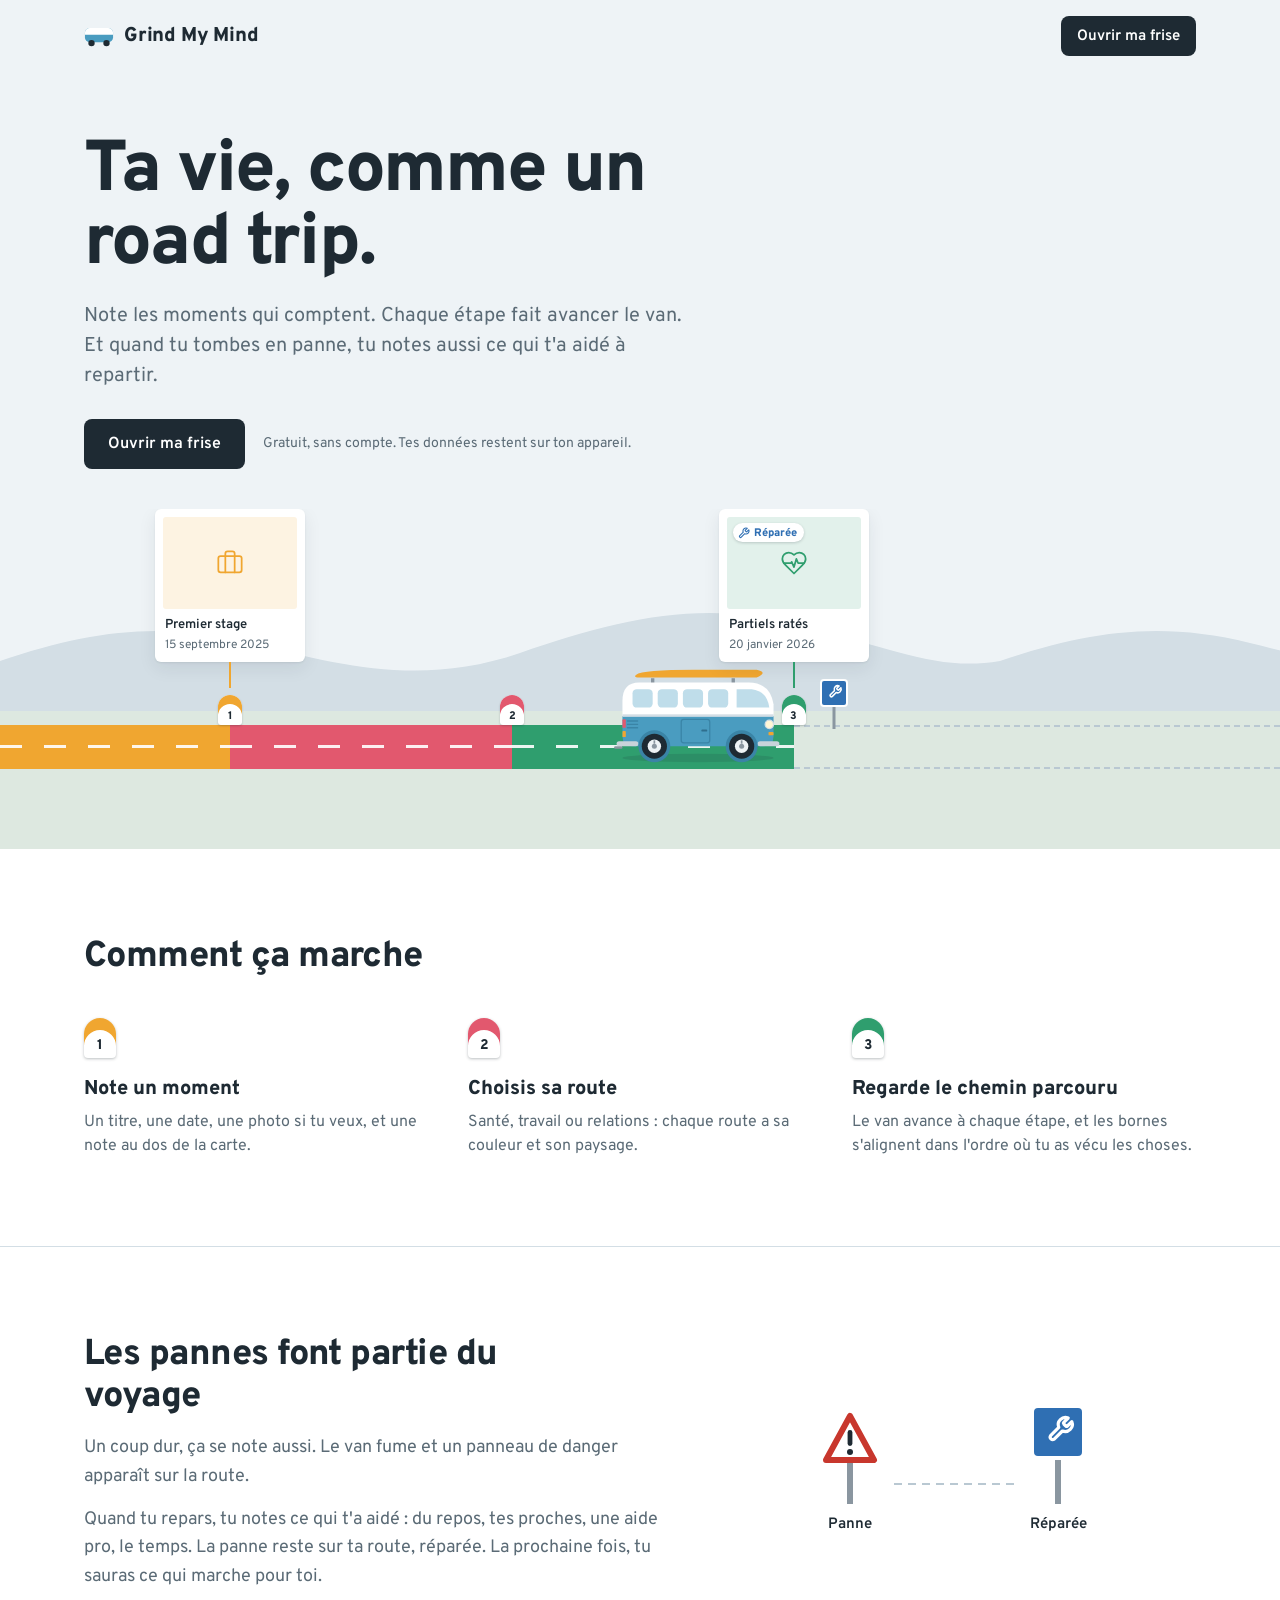
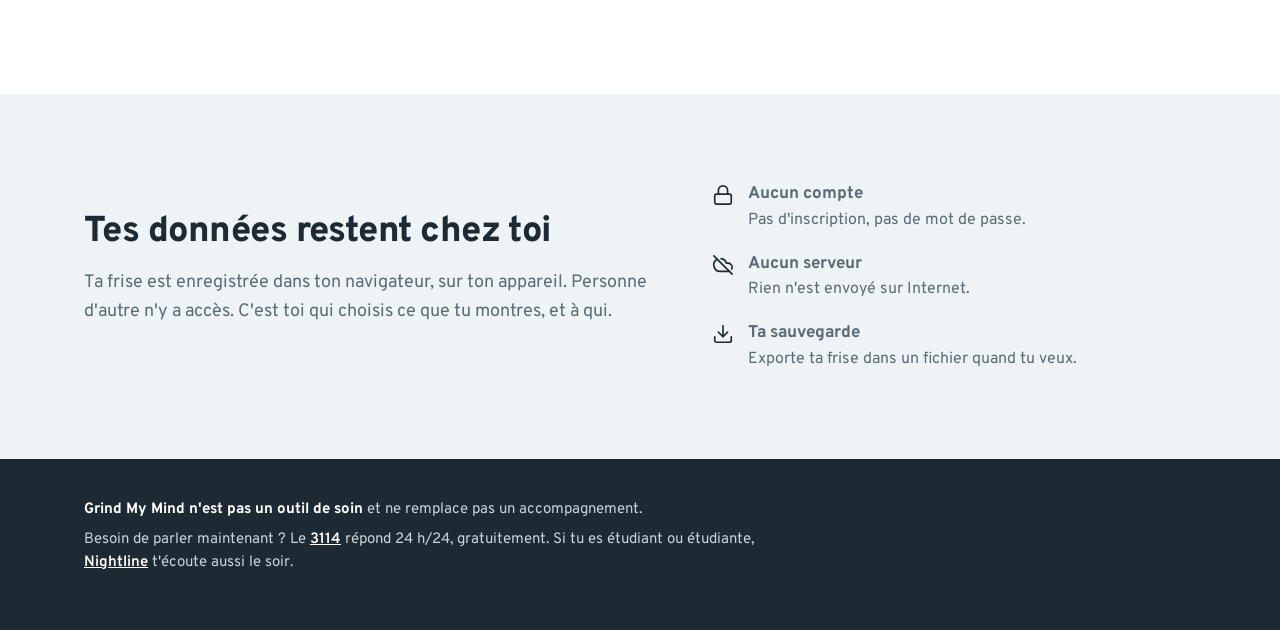
==== commit 389013ef: "Page de présentation et réparation des pannes - VISION.md : public, principes (données locales, pas " ====
--- a/index.html
+++ b/index.html
@@ -4,7 +4,7 @@
   <meta charset="utf-8">
   <meta name="viewport" content="width=device-width, initial-scale=1, viewport-fit=cover">
   <title>Grind My Mind</title>
-  <meta name="description" content="Le carnet de route de ta vie : chaque moment marquant fait avancer le van.">
+  <meta name="description" content="Le carnet de route de ta vie : note les moments qui comptent, et regarde le van avancer. Gratuit, sans compte, tes données restent chez toi.">
   <link rel="icon" href="data:image/svg+xml,<svg xmlns='http://www.w3.org/2000/svg' viewBox='0 0 32 22'><rect x='1' y='2' width='30' height='15' rx='5' fill='%234A9CC0'/><path d='M6 2h20a5 5 0 0 1 5 5v2H1V7a5 5 0 0 1 5-5z' fill='white'/><circle cx='8' cy='18' r='3.4' fill='%231E2A33'/><circle cx='24' cy='18' r='3.4' fill='%231E2A33'/></svg>">
 
   <link rel="preconnect" href="https://fonts.googleapis.com">
@@ -12,88 +12,79 @@
   <link href="https://fonts.googleapis.com/css2?family=Overpass:wght@400;600;800&display=swap" rel="stylesheet">
 
   <link rel="stylesheet" href="style.css">
+  <link rel="stylesheet" href="landing.css">
 </head>
-<body>
-
-  <!-- Icônes (style Lucide) : utilisées avec <svg class="i"><use href="#i-nom"/></svg> -->
+<body class="landing">
+
   <svg width="0" height="0" style="position:absolute" aria-hidden="true">
-    <symbol id="i-plus" viewBox="0 0 24 24"><path d="M5 12h14M12 5v14"/></symbol>
-    <symbol id="i-x" viewBox="0 0 24 24"><path d="M18 6 6 18M6 6l12 12"/></symbol>
-    <symbol id="i-chevron" viewBox="0 0 24 24"><path d="m6 9 6 6 6-6"/></symbol>
+    <symbol id="i-alert" viewBox="0 0 24 24"><path d="m21.73 18-8-14a2 2 0 0 0-3.48 0l-8 14A2 2 0 0 0 4 21h16a2 2 0 0 0 1.73-3"/><path d="M12 9v4"/><path d="M12 17h.01"/></symbol>
+    <symbol id="i-wrench" viewBox="0 0 24 24"><path d="M14.7 6.3a1 1 0 0 0 0 1.4l1.6 1.6a1 1 0 0 0 1.4 0l3.77-3.77a6 6 0 0 1-7.94 7.94l-6.91 6.91a2.12 2.12 0 0 1-3-3l6.91-6.91a6 6 0 0 1 7.94-7.94l-3.76 3.76z"/></symbol>
+    <symbol id="i-lock" viewBox="0 0 24 24"><rect width="18" height="11" x="3" y="11" rx="2"/><path d="M7 11V7a5 5 0 0 1 10 0v4"/></symbol>
+    <symbol id="i-cloud-off" viewBox="0 0 24 24"><path d="m2 2 20 20"/><path d="M5.782 5.782A7 7 0 0 0 9 19h8.5a4.5 4.5 0 0 0 1.307-.193"/><path d="M21.532 16.5A4.5 4.5 0 0 0 17.5 10h-1.79A7.008 7.008 0 0 0 10 5.07"/></symbol>
     <symbol id="i-download" viewBox="0 0 24 24"><path d="M21 15v4a2 2 0 0 1-2 2H5a2 2 0 0 1-2-2v-4"/><path d="m7 10 5 5 5-5"/><path d="M12 15V3"/></symbol>
-    <symbol id="i-upload" viewBox="0 0 24 24"><path d="M21 15v4a2 2 0 0 1-2 2H5a2 2 0 0 1-2-2v-4"/><path d="m17 8-5-5-5 5"/><path d="M12 3v12"/></symbol>
-    <symbol id="i-camera" viewBox="0 0 24 24"><path d="M14.5 4h-5L7 7H4a2 2 0 0 0-2 2v9a2 2 0 0 0 2 2h16a2 2 0 0 0 2-2V9a2 2 0 0 0-2-2h-3z"/><circle cx="12" cy="13" r="3"/></symbol>
-    <symbol id="i-pencil" viewBox="0 0 24 24"><path d="M21.17 6.81a1 1 0 0 0-3.99-3.99L3.84 16.17a2 2 0 0 0-.5.83l-1.32 4.35a.5.5 0 0 0 .62.62l4.35-1.32a2 2 0 0 0 .83-.5z"/></symbol>
-    <symbol id="i-trash" viewBox="0 0 24 24"><path d="M3 6h18"/><path d="M19 6v14a2 2 0 0 1-2 2H7a2 2 0 0 1-2-2V6"/><path d="M8 6V4a2 2 0 0 1 2-2h4a2 2 0 0 1 2 2v2"/></symbol>
-    <symbol id="i-flip" viewBox="0 0 24 24"><path d="M3 12a9 9 0 1 0 9-9 9.75 9.75 0 0 0-6.74 2.74L3 8"/><path d="M3 3v5h5"/></symbol>
-    <symbol id="i-alert" viewBox="0 0 24 24"><path d="m21.73 18-8-14a2 2 0 0 0-3.48 0l-8 14A2 2 0 0 0 4 21h16a2 2 0 0 0 1.73-3"/><path d="M12 9v4"/><path d="M12 17h.01"/></symbol>
-    <symbol id="i-trend" viewBox="0 0 24 24"><path d="M22 7 13.5 15.5 8.5 10.5 2 17"/><path d="M16 7h6v6"/></symbol>
+    <symbol id="i-travail" viewBox="0 0 24 24"><path d="M16 20V4a2 2 0 0 0-2-2h-4a2 2 0 0 0-2 2v16"/><rect width="20" height="14" x="2" y="6" rx="2"/></symbol>
     <symbol id="i-sante" viewBox="0 0 24 24"><path d="M19 14c1.49-1.46 3-3.21 3-5.5A5.5 5.5 0 0 0 16.5 3c-1.76 0-3 .5-4.5 2-1.5-1.5-2.74-2-4.5-2A5.5 5.5 0 0 0 2 8.5c0 2.3 1.5 4.05 3 5.5l7 7Z"/><path d="M3.22 12H9.5l.5-1 2 4.5 2-7 1.5 3.5h5.27"/></symbol>
-    <symbol id="i-travail" viewBox="0 0 24 24"><path d="M16 20V4a2 2 0 0 0-2-2h-4a2 2 0 0 0-2 2v16"/><rect width="20" height="14" x="2" y="6" rx="2"/></symbol>
-    <symbol id="i-relations" viewBox="0 0 24 24"><path d="M16 21v-2a4 4 0 0 0-4-4H6a4 4 0 0 0-4 4v2"/><circle cx="9" cy="7" r="4"/><path d="M22 21v-2a4 4 0 0 0-3-3.87"/><path d="M16 3.13a4 4 0 0 1 0 7.75"/></symbol>
   </svg>
 
-  <header class="topbar">
-    <div class="brand">
+  <header class="l-top">
+    <a class="brand" href="index.html">
       <svg class="brand-icon" viewBox="0 0 32 22" aria-hidden="true">
         <rect x="1" y="2" width="30" height="15" rx="5" fill="#4A9CC0"/>
         <path d="M6 2h20a5 5 0 0 1 5 5v2H1V7a5 5 0 0 1 5-5z" fill="#fff"/>
         <circle cx="8" cy="18" r="3.4" fill="#1E2A33"/>
         <circle cx="24" cy="18" r="3.4" fill="#1E2A33"/>
       </svg>
-      <h1>Grind My Mind</h1>
-    </div>
-
-    <ul class="legend" id="legend" aria-label="Routes"></ul>
-
-    <div class="top-actions">
-      <div class="menu">
-        <button class="btn ghost" id="menuBtn" aria-haspopup="true" aria-expanded="false" aria-controls="menuPop">
-          <svg class="i" aria-hidden="true"><use href="#i-download"/></svg>
-          <span class="btn-label">Sauvegarde</span>
-          <svg class="i i-sm" aria-hidden="true"><use href="#i-chevron"/></svg>
-        </button>
-        <div class="menu-pop" id="menuPop" hidden>
-          <button type="button" id="exportBtn">
-            <svg class="i" aria-hidden="true"><use href="#i-download"/></svg>
-            <span><strong>Exporter</strong><small>Télécharge toute ta frise dans un fichier</small></span>
-          </button>
-          <button type="button" id="importBtn">
-            <svg class="i" aria-hidden="true"><use href="#i-upload"/></svg>
-            <span><strong>Importer</strong><small>Ajoute les étapes d'un fichier exporté</small></span>
-          </button>
+      <span class="brand-name">Grind My Mind</span>
+    </a>
+    <a class="btn primary" href="app.html" data-open>Ouvrir ma frise</a>
+  </header>
+
+  <main>
+    <section class="hero">
+      <div class="hero-text">
+        <h1>Ta vie, comme un road trip.</h1>
+        <p class="lead">Note les moments qui comptent. Chaque étape fait avancer le van. Et quand tu tombes en panne, tu notes aussi ce qui t'a aidé à repartir.</p>
+        <div class="hero-cta">
+          <a class="btn primary big" href="app.html" data-open>Ouvrir ma frise</a>
+          <span class="hint">Gratuit, sans compte. Tes données restent sur ton appareil.</span>
         </div>
       </div>
-      <button class="btn primary" id="addBtn" title="Raccourci : N">
-        <svg class="i" aria-hidden="true"><use href="#i-plus"/></svg>
-        <span class="btn-label">Ajouter une étape</span>
-      </button>
-    </div>
-    <input type="file" id="importInput" accept="application/json,.json" hidden>
-  </header>
-
-  <main id="scene">
-    <div id="track">
-      <div class="far-wrap"><div class="far" id="far"></div></div>
-      <div class="ground"></div>
-
-      <!-- Route, décor, bornes et cartes : dessinés par app.js -->
-      <div id="world"></div>
-
-      <section class="empty" id="empty" hidden>
-        <h2>Ton road trip commence ici.</h2>
-        <p>Ajoute un moment qui a compté : un nouveau job, une rencontre, un pas pour ta santé. Le van avance à chaque étape.</p>
-        <button class="btn primary" id="emptyAddBtn">
-          <svg class="i" aria-hidden="true"><use href="#i-plus"/></svg>
-          Ajouter une étape
-        </button>
-      </section>
-
-      <!-- Le combi -->
-      <div class="van no-anim" id="van" aria-hidden="true">
-        <div class="smoke"><span></span><span></span><span></span><span></span></div>
-        <div class="dust"><span></span><span></span><span></span></div>
-        <svg class="van-svg" viewBox="0 0 200 112" width="168" height="94">
+
+      <!-- Démo : une route avec trois étapes, dont une panne réparée -->
+      <div class="hero-scene" aria-hidden="true">
+        <div class="hs-hills"></div>
+        <div class="hs-ground"></div>
+        <div class="hs-road future" style="left: 62%; right: 0"></div>
+        <div class="hs-road" style="left: 0; width: 18%; --c: var(--travail)"></div>
+        <div class="hs-road" style="left: 18%; width: 22%; --c: var(--relations)"></div>
+        <div class="hs-road" style="left: 40%; width: 22%; --c: var(--sante)"></div>
+
+        <article class="mini-card m1" style="left: 18%; --c: var(--travail)">
+          <div class="mini-photo">
+            <svg class="i" aria-hidden="true"><use href="#i-travail"/></svg>
+          </div>
+          <p class="mini-title">Premier stage</p>
+          <p class="mini-date">15 septembre 2025</p>
+        </article>
+        <article class="mini-card m3" style="left: 62%; --c: var(--sante)">
+          <div class="mini-photo">
+            <svg class="i" aria-hidden="true"><use href="#i-sante"/></svg>
+            <span class="mini-badge"><svg class="i" aria-hidden="true"><use href="#i-wrench"/></svg>Réparée</span>
+          </div>
+          <p class="mini-title">Partiels ratés</p>
+          <p class="mini-date">20 janvier 2026</p>
+        </article>
+
+        <span class="hs-borne" style="left: 18%; --c: var(--travail)">1</span>
+        <span class="hs-borne" style="left: 40%; --c: var(--relations)">2</span>
+        <span class="hs-borne" style="left: 62%; --c: var(--sante)">3</span>
+        <span class="hs-sign" style="left: calc(62% + 40px)"><svg viewBox="0 0 28 50" width="28" height="50" aria-hidden="true">
+  <rect x="12.5" y="26" width="3" height="24" fill="#8a96a0"/>
+  <rect x="1" y="1" width="26" height="26" rx="3" fill="#2f6fb3" stroke="#fff" stroke-width="2"/>
+  <path d="M16.9 9.2a.6.6 0 0 0 0 .8l1 1a.6.6 0 0 0 .8 0l2.2-2.2a3.6 3.6 0 0 1-4.7 4.7l-4.1 4.1a1.3 1.3 0 0 1-1.8-1.8l4.1-4.1a3.6 3.6 0 0 1 4.7-4.7z"
+    fill="none" stroke="#fff" stroke-width="1.6" stroke-linecap="round" stroke-linejoin="round"/></svg></span>
+
+        <div class="hero-van"><svg class="van-svg" viewBox="0 0 200 112" width="168" height="94">
           <ellipse cx="100" cy="106" rx="90" ry="5" fill="rgba(30,42,51,.14)"/>
           <rect x="44" y="11" width="4" height="7" fill="#8A96A0"/>
           <rect x="140" y="11" width="4" height="7" fill="#8A96A0"/>
@@ -130,94 +121,85 @@
             <circle cx="152" cy="92" r="3" fill="#8A96A0"/>
             <rect x="151" y="85" width="2" height="4" fill="#8A96A0"/>
           </g>
-        </svg>
-      </div>
+        </svg></div>
+      </div>
+    </section>
+
+    <section class="how" aria-labelledby="how-title">
+      <div class="wrap">
+        <h2 id="how-title">Comment ça marche</h2>
+        <ol class="how-list">
+          <li>
+            <span class="step-borne" style="--c: var(--travail)">1</span>
+            <h3>Note un moment</h3>
+            <p>Un titre, une date, une photo si tu veux, et une note au dos de la carte.</p>
+          </li>
+          <li>
+            <span class="step-borne" style="--c: var(--relations)">2</span>
+            <h3>Choisis sa route</h3>
+            <p>Santé, travail ou relations : chaque route a sa couleur et son paysage.</p>
+          </li>
+          <li>
+            <span class="step-borne" style="--c: var(--sante)">3</span>
+            <h3>Regarde le chemin parcouru</h3>
+            <p>Le van avance à chaque étape, et les bornes s'alignent dans l'ordre où tu as vécu les choses.</p>
+          </li>
+        </ol>
+      </div>
+    </section>
+
+    <section class="feature" aria-labelledby="panne-title">
+      <div class="wrap feature-grid">
+        <div>
+          <h2 id="panne-title">Les pannes font partie du voyage</h2>
+          <p>Un coup dur, ça se note aussi. Le van fume et un panneau de danger apparaît sur la route.</p>
+          <p>Quand tu repars, tu notes ce qui t'a aidé : du repos, tes proches, une aide pro, le temps. La panne reste sur ta route, réparée. La prochaine fois, tu sauras ce qui marche pour toi.</p>
+        </div>
+        <figure class="signs">
+          <div class="sign-item"><svg viewBox="0 0 28 46" width="28" height="46" aria-hidden="true">
+  <rect x="12.5" y="22" width="3" height="24" fill="#8a96a0"/>
+  <path d="M14 2 L26 24 H2 Z" fill="#fff" stroke="#c8372d" stroke-width="3" stroke-linejoin="round"/>
+  <rect x="12.8" y="9" width="2.4" height="8" rx="1.2" fill="#1e2a33"/><circle cx="14" cy="20" r="1.5" fill="#1e2a33"/></svg><figcaption>Panne</figcaption></div>
+          <div class="sign-gap" aria-hidden="true"></div>
+          <div class="sign-item"><svg viewBox="0 0 28 50" width="28" height="50" aria-hidden="true">
+  <rect x="12.5" y="26" width="3" height="24" fill="#8a96a0"/>
+  <rect x="1" y="1" width="26" height="26" rx="3" fill="#2f6fb3" stroke="#fff" stroke-width="2"/>
+  <path d="M16.9 9.2a.6.6 0 0 0 0 .8l1 1a.6.6 0 0 0 .8 0l2.2-2.2a3.6 3.6 0 0 1-4.7 4.7l-4.1 4.1a1.3 1.3 0 0 1-1.8-1.8l4.1-4.1a3.6 3.6 0 0 1 4.7-4.7z"
+    fill="none" stroke="#fff" stroke-width="1.6" stroke-linecap="round" stroke-linejoin="round"/></svg><figcaption>Réparée</figcaption></div>
+        </figure>
+      </div>
+    </section>
+
+    <section class="feature alt" aria-labelledby="data-title">
+      <div class="wrap feature-grid">
+        <div>
+          <h2 id="data-title">Tes données restent chez toi</h2>
+          <p>Ta frise est enregistrée dans ton navigateur, sur ton appareil. Personne d'autre n'y a accès. C'est toi qui choisis ce que tu montres, et à qui.</p>
+        </div>
+        <ul class="facts">
+          <li><svg class="i" aria-hidden="true"><use href="#i-lock"/></svg><span><strong>Aucun compte</strong>Pas d'inscription, pas de mot de passe.</span></li>
+          <li><svg class="i" aria-hidden="true"><use href="#i-cloud-off"/></svg><span><strong>Aucun serveur</strong>Rien n'est envoyé sur Internet.</span></li>
+          <li><svg class="i" aria-hidden="true"><use href="#i-download"/></svg><span><strong>Ta sauvegarde</strong>Exporte ta frise dans un fichier quand tu veux.</span></li>
+        </ul>
+      </div>
+    </section>
+  </main>
+
+  <footer class="l-foot">
+    <div class="wrap">
+      <p><strong>Grind My Mind n'est pas un outil de soin</strong> et ne remplace pas un accompagnement.</p>
+      <p>Besoin de parler maintenant ? Le <a href="tel:3114">3114</a> répond 24 h/24, gratuitement. Si tu es étudiant ou étudiante, <a href="https://www.nightline.fr" target="_blank" rel="noopener">Nightline</a> t'écoute aussi le soir.</p>
     </div>
-  </main>
-
-  <!-- Fenêtre : ajouter / modifier une étape -->
-  <dialog id="stepDialog" aria-labelledby="dialogTitle">
-    <form id="stepForm">
-      <header class="dlg-head">
-        <h2 id="dialogTitle">Nouvelle étape</h2>
-        <button type="button" class="icon-btn" data-close aria-label="Fermer">
-          <svg class="i" aria-hidden="true"><use href="#i-x"/></svg>
-        </button>
-      </header>
-
-      <div class="dlg-body">
-        <div class="field">
-          <label for="fTitle">Qu'est-ce qui s'est passé ?</label>
-          <input id="fTitle" type="text" required maxlength="60" placeholder="J'ai trouvé un travail" autocomplete="off">
-        </div>
-
-        <div class="row">
-          <div class="field">
-            <label for="fDate">Date</label>
-            <input id="fDate" type="date" required>
-          </div>
-          <fieldset class="field">
-            <legend>Type</legend>
-            <div class="seg">
-              <label><input type="radio" name="type" value="etape" checked><span><svg class="i" aria-hidden="true"><use href="#i-trend"/></svg>Ça avance</span></label>
-              <label><input type="radio" name="type" value="panne"><span><svg class="i" aria-hidden="true"><use href="#i-alert"/></svg>Panne</span></label>
-            </div>
-          </fieldset>
-        </div>
-
-        <fieldset class="field">
-          <legend>Route</legend>
-          <div class="routes">
-            <label class="route" style="--c: var(--sante)"><input type="radio" name="cat" value="sante"><span><i></i>Santé</span></label>
-            <label class="route" style="--c: var(--travail)"><input type="radio" name="cat" value="travail" checked><span><i></i>Travail</span></label>
-            <label class="route" style="--c: var(--relations)"><input type="radio" name="cat" value="relations"><span><i></i>Relations</span></label>
-          </div>
-        </fieldset>
-
-        <div class="field">
-          <span class="label">Photo <span class="opt">(optionnel)</span></span>
-          <div class="dropzone" id="dropzone">
-            <input type="file" id="fPhoto" accept="image/*" aria-label="Choisir une photo">
-            <div class="dz-empty" id="dzEmpty">
-              <svg class="i i-lg" aria-hidden="true"><use href="#i-camera"/></svg>
-              <span><strong>Ajoute une photo</strong><br>Glisse-la ici ou clique pour la choisir</span>
-            </div>
-            <div class="dz-preview" id="dzPreview" hidden>
-              <img id="preview" alt="Aperçu de la photo">
-              <span>Clique pour changer de photo</span>
-              <button type="button" class="btn ghost small" id="removePhoto">Retirer</button>
-            </div>
-          </div>
-        </div>
-
-        <div class="field">
-          <label for="fNote">Note au dos de la carte <span class="opt">(optionnel)</span></label>
-          <textarea id="fNote" maxlength="280" rows="3" placeholder="Ce que tu as ressenti, ce que tu en retiens"></textarea>
-          <div class="counter"><span id="noteCount">0</span> / 280</div>
-        </div>
-      </div>
-
-      <footer class="dlg-foot">
-        <button type="button" class="btn ghost" data-close>Annuler</button>
-        <button type="submit" class="btn primary" id="submitBtn">Ajouter l'étape</button>
-      </footer>
-    </form>
-  </dialog>
-
-  <!-- Fenêtre de confirmation -->
-  <dialog id="confirmDialog" class="confirm" aria-labelledby="confirmTitle">
-    <form method="dialog">
-      <h3 id="confirmTitle"></h3>
-      <p id="confirmText"></p>
-      <div class="confirm-actions">
-        <button class="btn ghost" value="cancel">Annuler</button>
-        <button class="btn primary" value="ok" id="confirmOk">OK</button>
-      </div>
-    </form>
-  </dialog>
-
-  <div class="toast" id="toast" role="status" aria-live="polite"></div>
-
-  <script src="app.js"></script>
+  </footer>
+
+  <script>
+    // Si une frise existe déjà, le bouton propose de la reprendre
+    try {
+      const saved = JSON.parse(localStorage.getItem("grind-my-mind.steps.v1"));
+      if (Array.isArray(saved) && saved.length) {
+        document.querySelectorAll("[data-open]").forEach((a) => { a.textContent = "Reprendre ma route"; });
+      }
+    } catch {}
+  </script>
 </body>
 </html>
--- a/style.css
+++ b/style.css
@@ -21,6 +21,7 @@
   --travail: #f0a630;
   --relations: #e2586e;
   --alerte: #c8372d;
+  --depannage: #2f6fb3;
 
   /* Doit correspondre à LAYOUT dans app.js */
   --road-top: 320px;
@@ -48,15 +49,19 @@
 
 body {
   margin: 0;
+  background: var(--brume);
+  color: var(--encre);
+  font: 400 16px/1.5 var(--font);
+  -webkit-font-smoothing: antialiased;
+}
+
+/* L'app occupe tout l'écran ; seule la frise défile */
+body.app {
   display: flex;
   flex-direction: column;
   height: 100vh;
   height: 100dvh;
   overflow: hidden;
-  background: var(--brume);
-  color: var(--encre);
-  font: 400 16px/1.5 var(--font);
-  -webkit-font-smoothing: antialiased;
 }
 
 .i {
@@ -76,7 +81,7 @@
   padding: 14px 24px;
 }
 
-.brand { display: flex; align-items: center; gap: 10px; }
+.brand { display: flex; align-items: center; gap: 10px; color: inherit; text-decoration: none; }
 .brand-icon { width: 30px; height: 21px; }
 .brand h1 { margin: 0; font-size: 20px; font-weight: 800; letter-spacing: -.01em; white-space: nowrap; }
 
@@ -87,7 +92,9 @@
 .legend li { display: flex; align-items: center; gap: 8px; white-space: nowrap; }
 .legend i { width: 16px; height: 4px; border-radius: 2px; background: var(--c); }
 .legend b { color: var(--encre); font-weight: 600; }
-.legend .alert .i { width: 15px; height: 15px; color: var(--alerte); }
+.legend .i { width: 15px; height: 15px; }
+.legend .alert .i { color: var(--alerte); }
+.legend .fixed .i { color: var(--depannage); }
 
 .top-actions { display: flex; align-items: center; gap: 8px; margin-left: auto; }
 
@@ -96,6 +103,7 @@
   height: 40px; padding: 0 16px;
   border: 0; border-radius: var(--r-ctrl);
   font: 600 15px/1 var(--font); white-space: nowrap; cursor: pointer;
+  text-decoration: none;
   transition: background-color .15s;
 }
 .btn.primary { background: var(--encre); color: var(--blanc); }
@@ -207,7 +215,7 @@
 .sign .post { width: 3px; height: 30px; background: #8a96a0; }
 .sign.end .board { color: var(--encre-douce); border-color: var(--encre-douce); }
 
-.warning { position: absolute; z-index: 1; width: 28px; margin-left: -14px; top: calc(var(--road-top) - 46px); }
+.warning, .depannage { position: absolute; z-index: 1; width: 28px; margin-left: -14px; top: calc(var(--road-top) - 46px); }
 
 /* ---------- 5. Van ---------- */
 .van {
@@ -228,6 +236,8 @@
 
 .van .blinker { opacity: .5; }
 .van.broken .blinker { animation: blink 1s steps(1) infinite; }
+.van.repaired .van-svg { animation: hop .6s var(--ease); }
+@keyframes hop { 40% { transform: translateY(-10px); } }
 @keyframes blink { 50% { opacity: 1; } }
 
 .smoke, .dust { position: absolute; display: none; pointer-events: none; }
@@ -290,8 +300,9 @@
   color: var(--c);
 }
 .photo.placeholder .i { width: 34px; height: 34px; stroke-width: 1.5; }
-.pin.panne .photo { filter: grayscale(1); }
-.pin.panne .photo.placeholder { color: var(--encre-douce); background: var(--brume); }
+/* Une panne non réparée passe en noir et blanc ; réparée, elle retrouve ses couleurs */
+.pin.panne:not(.repaired) .photo { filter: grayscale(1); }
+.pin.panne:not(.repaired) .photo.placeholder { color: var(--encre-douce); background: var(--brume); }
 
 .badge {
   position: absolute; top: 16px; left: 16px;
@@ -302,6 +313,7 @@
   box-shadow: 0 1px 3px rgba(30, 42, 51, .2);
 }
 .badge .i { width: 13px; height: 13px; stroke-width: 2.2; }
+.badge.fixed { color: var(--depannage); }
 
 .flip-hint {
   position: absolute; top: 16px; right: 16px;
@@ -325,21 +337,34 @@
 .back-route { display: flex; align-items: center; gap: 8px; margin: 0 0 6px; font-size: 13px; font-weight: 600; }
 .back-route i { width: 16px; height: 4px; border-radius: 2px; background: var(--c); }
 .back-route .panne-tag { margin-left: auto; color: var(--alerte); font-weight: 800; }
+.back-route .panne-tag.fixed { color: var(--depannage); }
+.back-body { flex: 1; overflow: auto; scrollbar-width: thin; }
+.repair-block {
+  margin-top: 6px; padding: 6px 8px; border-radius: 6px;
+  background: color-mix(in srgb, var(--depannage) 8%, var(--blanc));
+  font-size: 13px; line-height: 1.45;
+}
+.repair-block strong { display: block; font-weight: 600; color: var(--depannage); }
+.repair-block .helps-list { margin: 2px 0 0; color: var(--encre); }
+.repair-block .repair-note { margin: 4px 0 0; white-space: pre-wrap; overflow-wrap: anywhere; }
 .note {
-  flex: 1; margin: 0; overflow: auto;
+  margin: 0;
   font-size: 14px; line-height: 1.5;
   white-space: pre-wrap; overflow-wrap: anywhere;
 }
 .note.empty { color: var(--encre-douce); }
-.actions { display: flex; gap: 6px; margin-top: 8px; }
+.actions { display: flex; gap: 4px; margin-top: 8px; }
 .mini-btn {
   flex: 1; display: inline-flex; align-items: center; justify-content: center; gap: 6px;
   height: 32px; border: 0; border-radius: 6px;
   background: var(--brume); color: var(--encre);
-  font: 600 13px/1 var(--font); cursor: pointer;
+  font: 600 13px/1 var(--font); cursor: pointer; min-width: 0;
 }
 .mini-btn .i { width: 14px; height: 14px; }
-.mini-btn.danger { flex: none; width: 32px; }
+.mini-btn.danger, .mini-btn.square { flex: none; width: 30px; }
+.panne .mini-btn.danger, .panne .mini-btn.square { width: 28px; }
+.mini-btn.repair { background: color-mix(in srgb, var(--depannage) 12%, var(--blanc)); color: var(--depannage); }
+.mini-btn.repair:hover { background: color-mix(in srgb, var(--depannage) 20%, var(--blanc)); }
 .mini-btn:hover { background: var(--horizon); }
 .mini-btn.danger:hover { background: #f8dedb; color: var(--alerte); }
 
@@ -357,7 +382,27 @@
 
 #stepForm { display: flex; flex-direction: column; max-height: calc(100dvh - 24px); }
 .dlg-head { display: flex; align-items: center; justify-content: space-between; padding: 18px 14px 0 24px; }
+.dlg-head { align-items: flex-start; }
 .dlg-head h2 { margin: 0; font-size: 24px; font-weight: 800; letter-spacing: -.01em; }
+.dlg-sub { margin: 2px 0 0; font-size: 15px; color: var(--encre-douce); }
+.dlg-foot .spacer { flex: 1; }
+.btn.danger-text { color: var(--alerte); padding: 0 10px; }
+
+.support {
+  margin: 14px 0 0; padding: 10px 12px; border-radius: var(--r-ctrl);
+  background: var(--brume); font-size: 14px; line-height: 1.5; color: var(--encre-douce);
+}
+.support a { color: var(--encre); font-weight: 600; }
+
+.helps { display: flex; flex-wrap: wrap; gap: 8px; }
+.helps input { position: absolute; opacity: 0; pointer-events: none; }
+.helps span {
+  display: inline-flex; align-items: center; height: 36px; padding: 0 14px;
+  border: 1px solid #c3d1da; border-radius: 999px;
+  font-size: 14px; font-weight: 600; cursor: pointer;
+}
+.helps input:checked + span { border-color: var(--depannage); background: color-mix(in srgb, var(--depannage) 10%, var(--blanc)); color: var(--depannage); }
+.helps input:focus-visible + span { outline: 2px solid var(--encre); outline-offset: 1px; }
 .dlg-body { overflow: auto; padding: 4px 24px 6px; }
 .dlg-foot {
   display: flex; justify-content: flex-end; gap: 8px;
--- a/landing.css
+++ b/landing.css
@@ -0,0 +1,157 @@
+/* =========================================================
+   Grind My Mind — page de présentation (index.html)
+   S'appuie sur les variables et boutons de style.css
+   ========================================================= */
+
+.wrap { max-width: 1160px; margin: 0 auto; padding: 0 24px; }
+
+/* ---------- En-tête ---------- */
+.l-top {
+  max-width: 1160px; margin: 0 auto;
+  display: flex; align-items: center; justify-content: space-between;
+  padding: 16px 24px;
+}
+.brand-name { font-size: 20px; font-weight: 800; letter-spacing: -.01em; }
+
+/* ---------- Haut de page ---------- */
+.hero-text { max-width: 1160px; margin: 0 auto; padding: 64px 24px 0; }
+.hero h1 {
+  max-width: 13ch; margin: 0 0 18px;
+  font-size: clamp(40px, 6.4vw, 72px); font-weight: 800; line-height: 1.02; letter-spacing: -.025em;
+}
+.lead { max-width: 46ch; margin: 0 0 28px; font-size: 20px; line-height: 1.5; color: var(--encre-douce); }
+.hero-cta { display: flex; align-items: center; flex-wrap: wrap; gap: 14px 18px; }
+.btn.big { height: 50px; padding: 0 24px; font-size: 16px; }
+.hint { font-size: 14px; color: var(--encre-douce); }
+
+/* ---------- Scène de démo ---------- */
+.hero-scene { position: relative; height: 340px; margin-top: 40px; overflow: hidden; }
+
+.hs-hills {
+  position: absolute; left: 0; right: 0; top: 82px; height: 120px;
+  background: url("data:image/svg+xml,%3Csvg xmlns='http://www.w3.org/2000/svg' viewBox='0 0 1000 120' preserveAspectRatio='none'%3E%3Cpath d='M0 120V70C90 40 160 30 250 52S420 96 520 62S700 8 800 34S940 80 1000 70V120Z' fill='%23d3dee5'/%3E%3C/svg%3E") repeat-x left bottom / 1000px 120px;
+}
+.hs-ground { position: absolute; left: 0; right: 0; top: 202px; bottom: 0; background: var(--prairie); }
+
+.hs-road { position: absolute; top: 216px; height: 44px; background: var(--c); }
+.hs-road::after {
+  content: ""; position: absolute; left: 0; right: 0; top: calc(50% - 1.5px); height: 3px;
+  background: repeating-linear-gradient(90deg, rgba(255, 255, 255, .9) 0 22px, transparent 22px 44px);
+}
+.hs-road.future { background: transparent; border-top: 2px dashed #b9c8d2; border-bottom: 2px dashed #b9c8d2; }
+.hs-road.future::after { display: none; }
+
+.hs-borne {
+  position: absolute; z-index: 2; top: 186px;
+  width: 24px; height: 30px; margin-left: -12px;
+  display: flex; align-items: flex-end; justify-content: center; padding-bottom: 3px;
+  background: var(--blanc); border-radius: 12px 12px 3px 3px;
+  box-shadow: inset 0 9px 0 var(--c), 0 1px 2px rgba(30, 42, 51, .25);
+  font-size: 11px; font-weight: 800; line-height: 1;
+}
+.hs-sign { position: absolute; z-index: 1; top: 170px; margin-left: -14px; }
+
+.mini-card {
+  position: absolute; z-index: 3; top: 0;
+  width: 150px; margin-left: -75px; padding: 8px;
+  border-radius: var(--r-card); background: var(--blanc);
+  box-shadow: var(--shadow-card);
+}
+.mini-card::after { /* fil vers la borne */
+  content: ""; position: absolute; left: calc(50% - 1px); top: 100%;
+  width: 2px; height: 26px; background: var(--c);
+}
+.mini-photo {
+  position: relative; height: 92px; border-radius: var(--r-photo);
+  display: grid; place-items: center;
+  background: color-mix(in srgb, var(--c) 14%, var(--blanc)); color: var(--c);
+}
+.mini-photo > .i { width: 28px; height: 28px; stroke-width: 1.5; }
+.mini-badge {
+  position: absolute; top: 6px; left: 6px;
+  display: inline-flex; align-items: center; gap: 4px;
+  padding: 2px 7px 1px 5px; border-radius: 999px;
+  background: var(--blanc); color: var(--depannage);
+  font-size: 11px; font-weight: 800;
+  box-shadow: 0 1px 3px rgba(30, 42, 51, .2);
+}
+.mini-badge .i { width: 12px; height: 12px; stroke-width: 2.2; }
+.mini-title { margin: 8px 2px 0; font-size: 13px; font-weight: 600; line-height: 1.3; }
+.mini-date { margin: 2px 2px 0; font-size: 12px; color: var(--encre-douce); }
+
+/* Le seul mouvement de la page : le van arrive, puis s'arrête */
+.hero-van {
+  position: absolute; z-index: 2; top: 160px;
+  left: 62%; width: 168px; margin-left: -180px;
+  animation: drive-in 2.2s cubic-bezier(.25, .6, .3, 1) .2s backwards;
+}
+.hero-van .van-svg { display: block; overflow: visible; }
+.hero-van .wheel { transform-box: fill-box; transform-origin: center; animation: spin .45s linear .2s 5; }
+@keyframes drive-in { from { transform: translateX(-100vw); } }
+
+/* ---------- Sections ---------- */
+.how, .feature { padding: 88px 0; background: var(--blanc); }
+.feature { border-top: 1px solid var(--horizon); }
+.feature.alt { background: var(--brume); border-top: 0; }
+
+.how h2, .feature h2 {
+  margin: 0 0 16px; max-width: 20ch;
+  font-size: clamp(28px, 3.4vw, 36px); font-weight: 800; line-height: 1.15; letter-spacing: -.015em;
+}
+.feature p { max-width: 52ch; margin: 0 0 14px; font-size: 18px; line-height: 1.6; color: var(--encre-douce); }
+
+.how-list {
+  display: grid; grid-template-columns: repeat(3, 1fr); gap: 40px;
+  margin: 40px 0 0; padding: 0; list-style: none;
+}
+.step-borne {
+  width: 32px; height: 40px; margin-bottom: 16px;
+  display: flex; align-items: flex-end; justify-content: center; padding-bottom: 5px;
+  background: var(--blanc); border-radius: 16px 16px 4px 4px;
+  box-shadow: inset 0 12px 0 var(--c), 0 1px 3px rgba(30, 42, 51, .3);
+  font-size: 14px; font-weight: 800; line-height: 1;
+}
+.how-list h3 { margin: 0 0 6px; font-size: 20px; font-weight: 800; }
+.how-list p { max-width: 34ch; margin: 0; color: var(--encre-douce); }
+
+.feature-grid { display: grid; grid-template-columns: 1.2fr 1fr; gap: 48px; align-items: center; }
+
+.signs { display: flex; align-items: flex-end; justify-content: center; gap: 0; margin: 0; }
+.sign-item { display: flex; flex-direction: column; align-items: center; gap: 10px; }
+.sign-item svg { width: 56px; height: auto; }
+.sign-item figcaption { font-size: 15px; font-weight: 600; }
+.sign-gap { width: 120px; height: 2px; margin: 0 16px 52px; background: repeating-linear-gradient(90deg, #b9c8d2 0 8px, transparent 8px 14px); }
+
+.facts { display: grid; gap: 20px; margin: 0; padding: 0; list-style: none; }
+.facts li { display: flex; gap: 14px; align-items: flex-start; }
+.facts .i { width: 22px; height: 22px; margin-top: 2px; color: var(--encre); }
+.facts strong { display: block; font-size: 17px; font-weight: 700; }
+.facts span { font-size: 16px; color: var(--encre-douce); }
+
+/* ---------- Pied de page ---------- */
+.l-foot { padding: 40px 0 48px; background: var(--encre); color: #c9d3da; font-size: 15px; }
+.l-foot p { max-width: 70ch; margin: 0 0 8px; }
+.l-foot strong { color: var(--blanc); }
+.l-foot a { color: var(--blanc); font-weight: 600; }
+.l-foot a:focus-visible { outline-color: var(--blanc); }
+
+/* ---------- Responsive ---------- */
+@media (max-width: 900px) {
+  .how-list { grid-template-columns: 1fr; gap: 32px; }
+  .feature-grid { grid-template-columns: 1fr; gap: 32px; }
+  .signs { justify-content: flex-start; }
+}
+@media (max-width: 640px) {
+  .l-top { padding: 12px 16px; }
+  .wrap { padding: 0 16px; }
+  .hero-text { padding: 40px 16px 0; }
+  .lead { font-size: 18px; }
+  .mini-card.m1 { display: none; }
+  .hero-scene { margin-top: 28px; }
+  .how, .feature { padding: 64px 0; }
+  .sign-gap { width: 64px; }
+}
+@media (max-width: 420px) {
+  .l-top .btn { padding: 0 12px; font-size: 14px; }
+  .brand-name { font-size: 17px; }
+}
